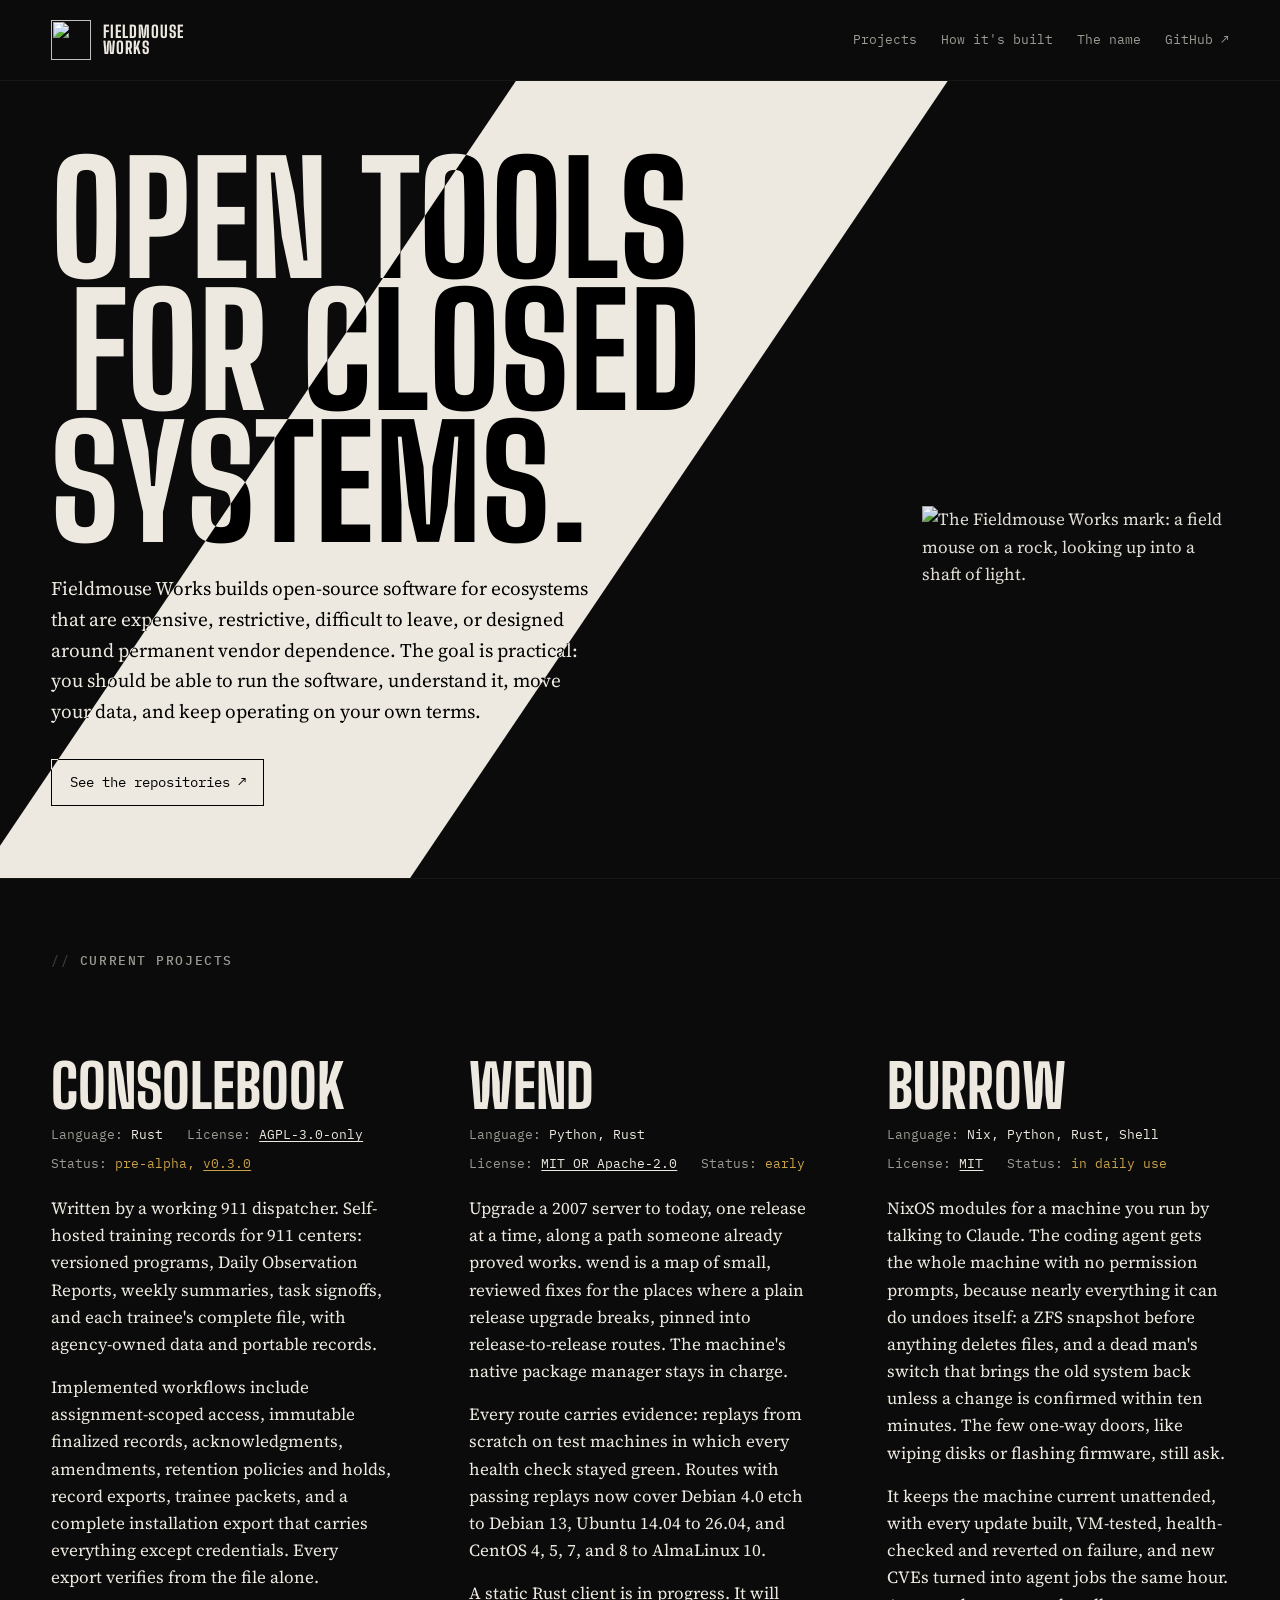
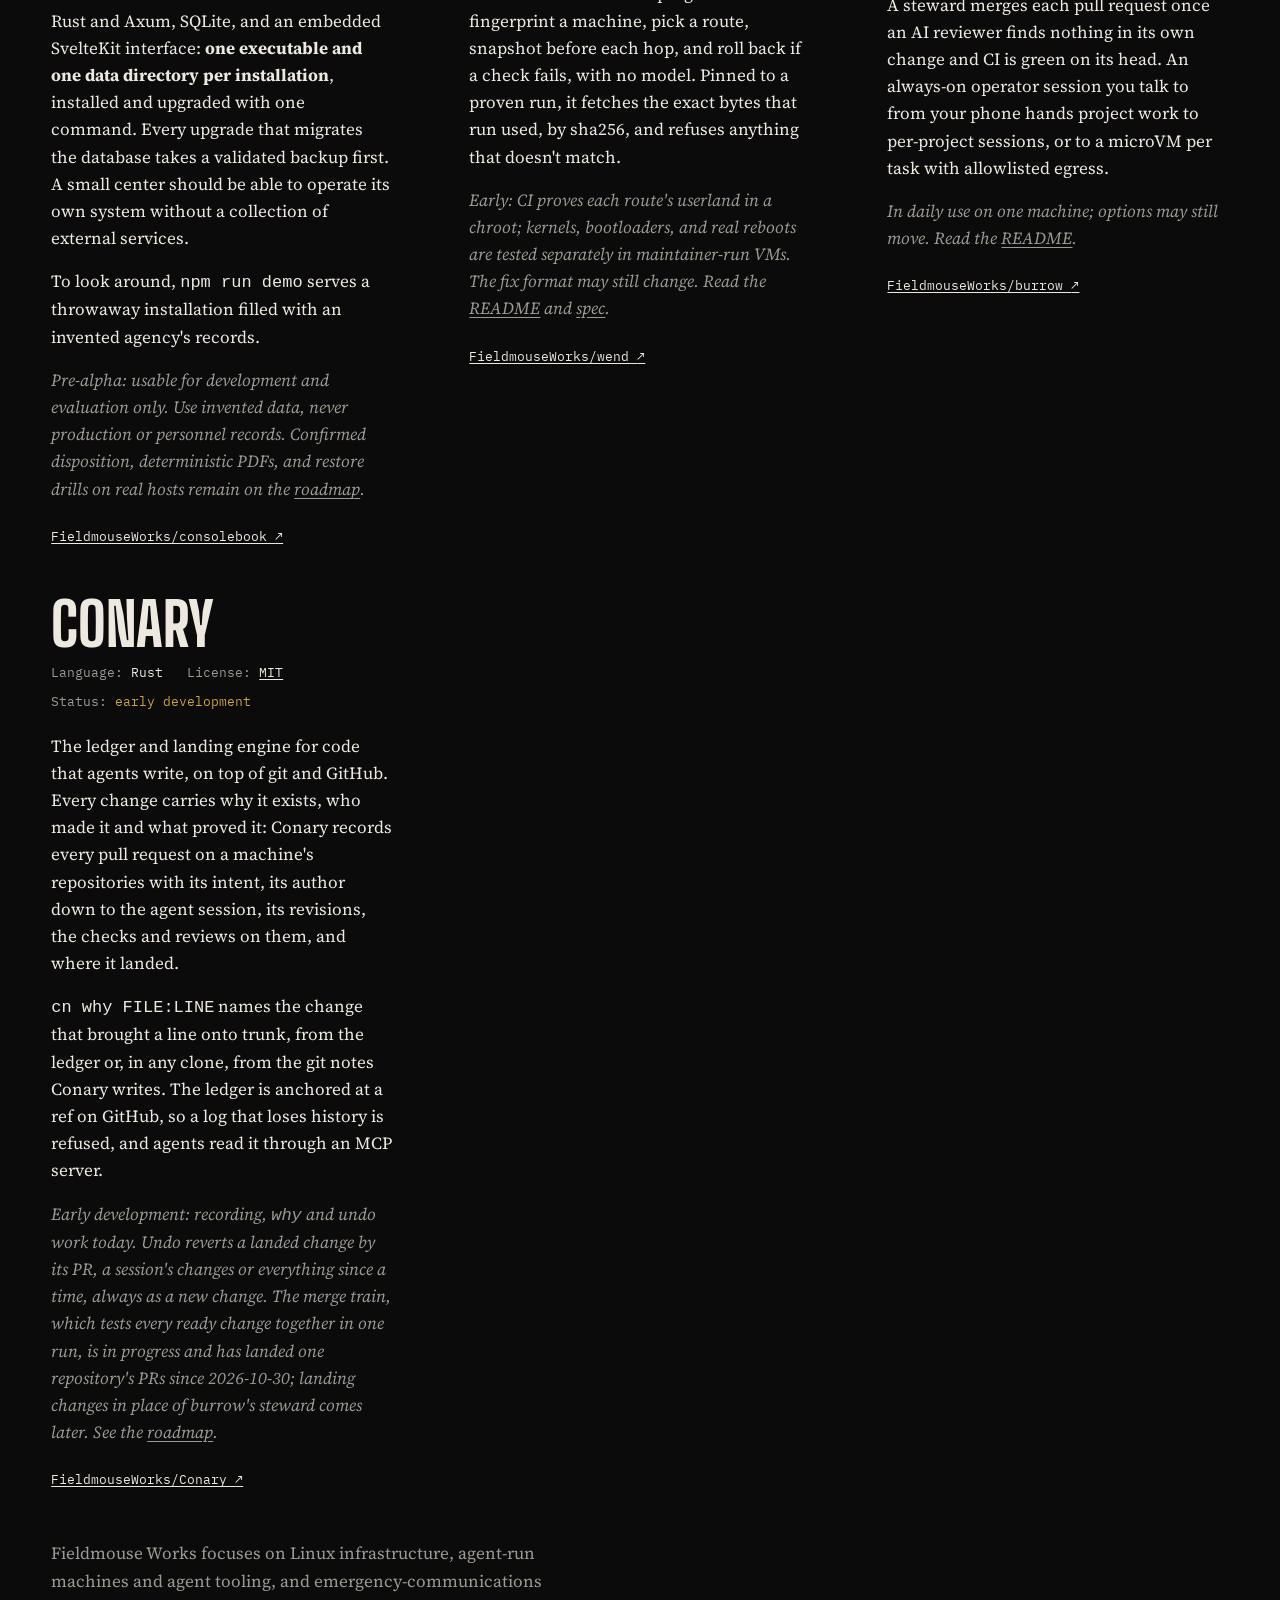
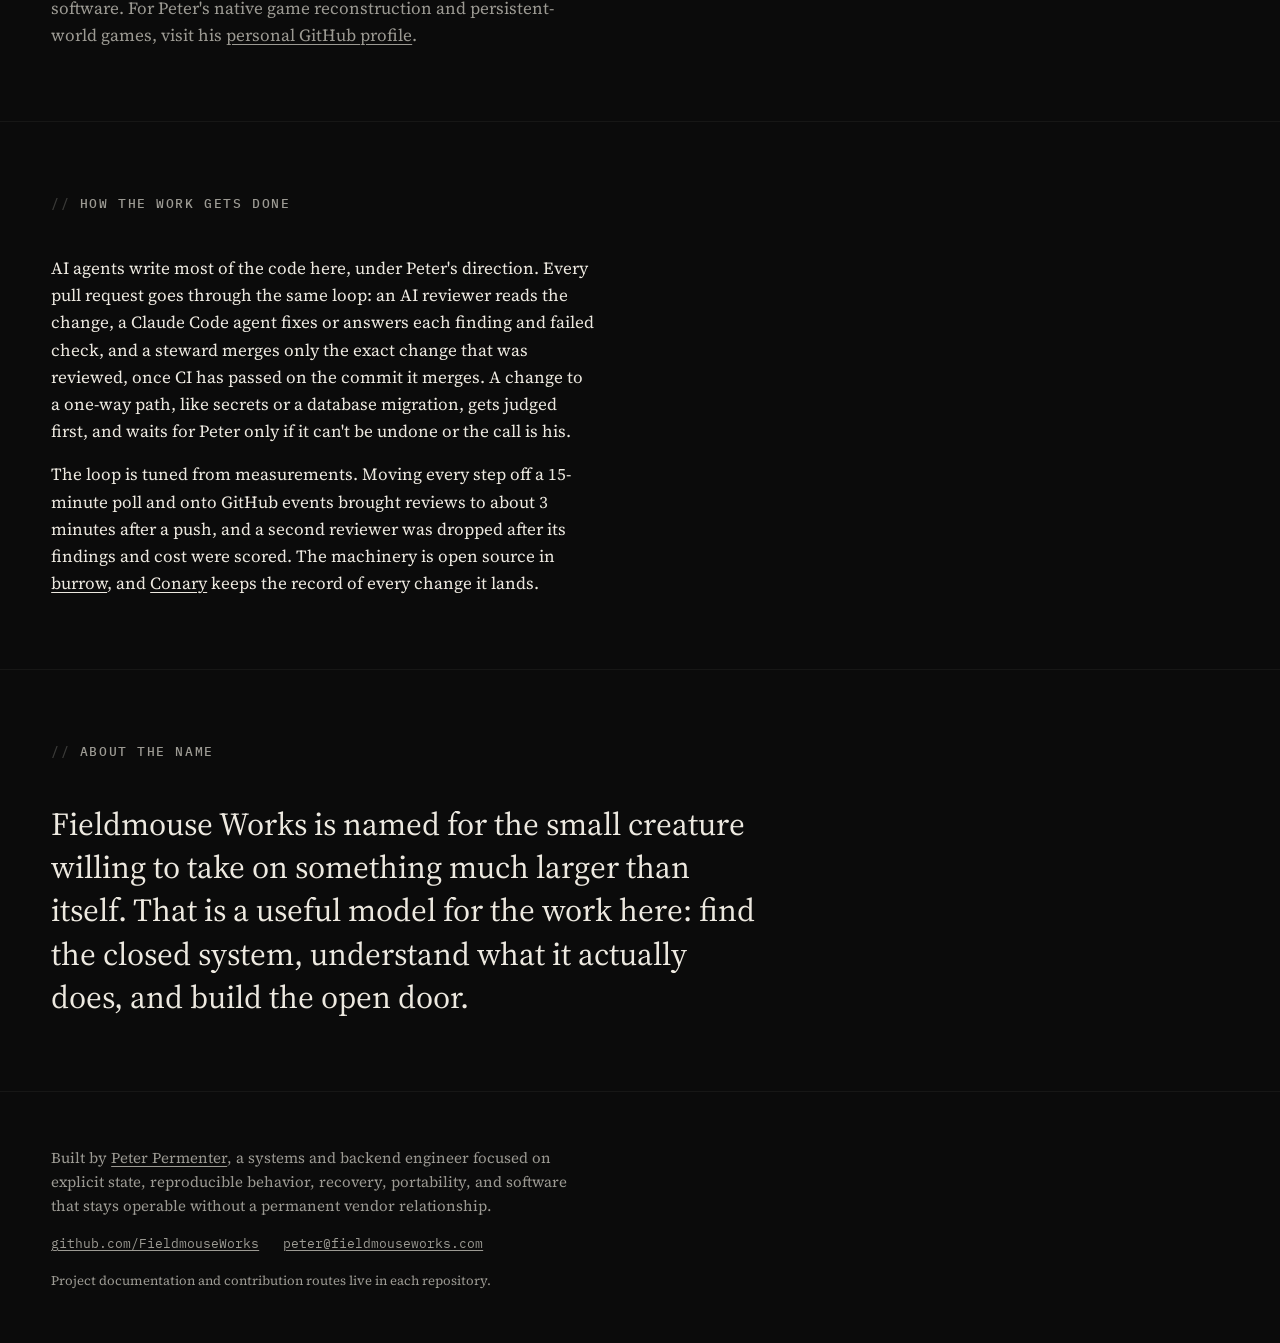
==== index.html @ 7894b0af "conary: undo works today, and the roadmap link follows its new anchor Co-Authored-By: Claude Opus 5." ====
<!doctype html>
<html lang="en">
<head>
<meta charset="utf-8">
<meta name="viewport" content="width=device-width, initial-scale=1">
<title>Fieldmouse Works — Open tools for closed systems</title>
<meta name="description" content="Fieldmouse Works builds open-source upgrade paths for old Linux machines, NixOS modules for machines run by AI coding agents, a ledger for the code agents write, and self-hosted software for emergency communications. Open tools for closed systems.">
<meta property="og:title" content="Fieldmouse Works">
<meta property="og:description" content="Open-source upgrade paths for old Linux machines and self-hosted software for emergency communications. Open tools for closed systems.">
<meta property="og:url" content="https://fieldmouseworks.com/">
<meta property="og:image" content="https://fieldmouseworks.com/assets/og-image.png">
<meta property="og:type" content="website">
<meta name="theme-color" content="#0b0b0b">
<link rel="canonical" href="https://fieldmouseworks.com/">
<link rel="icon" href="assets/favicon.ico" sizes="any">
<link rel="icon" href="assets/favicon-32.png" type="image/png">
<link rel="apple-touch-icon" href="assets/apple-touch-icon-180.png">
<link rel="preconnect" href="https://fonts.googleapis.com">
<link rel="preconnect" href="https://fonts.gstatic.com" crossorigin>
<link href="https://fonts.googleapis.com/css2?family=Big+Shoulders+Display:wght@700;800&family=IBM+Plex+Mono:wght@400;500&family=Source+Serif+4:ital,opsz,wght@0,8..60,400;0,8..60,600;1,8..60,400&display=swap" rel="stylesheet">
<link rel="stylesheet" href="style.css">
</head>
<body>

<header class="masthead">
  <a class="brand" href="#top" aria-label="Fieldmouse Works, home">
    <img src="assets/mark-reversed.png" alt="" width="40" height="40">
    <span>Fieldmouse<br>Works</span>
  </a>
  <nav aria-label="Primary">
    <a href="#projects">Projects</a>
    <a class="wide-only" href="#how">How it's built</a>
    <a class="wide-only" href="#name">The name</a>
    <a href="https://github.com/FieldmouseWorks" rel="me">GitHub <span aria-hidden="true">↗</span></a>
  </nav>
</header>

<main id="top">

  <section class="hero" aria-labelledby="hero-title">
    <div class="shaft" aria-hidden="true"></div>
    <div class="hero-inner">
      <h1 id="hero-title">
        <span>Open tools</span>
        <span>for closed</span>
        <span>systems.</span>
      </h1>
      <p class="lede">
        Fieldmouse Works builds open-source software for ecosystems that are
        expensive, restrictive, difficult to leave, or designed around
        permanent vendor dependence. The goal is practical: you should be able
        to run the software, understand it, move your data, and keep operating
        on your own terms.
      </p>
      <p class="hero-links">
        <a class="button" href="https://github.com/FieldmouseWorks">See the repositories <span aria-hidden="true">↗</span></a>
      </p>
    </div>
    <img class="hero-mark" src="assets/mark-reversed.png" alt="The Fieldmouse Works mark: a field mouse on a rock, looking up into a shaft of light." width="800" height="800">
  </section>

  <section class="projects" id="projects" aria-labelledby="projects-title">
    <h2 id="projects-title" class="eyebrow">Current projects</h2>

    <article class="project">
      <header>
        <h3><a href="https://github.com/FieldmouseWorks/consolebook">Consolebook</a></h3>
        <dl class="meta">
          <div><dt>Language</dt><dd>Rust</dd></div>
          <div><dt>License</dt><dd><a href="https://github.com/FieldmouseWorks/consolebook/blob/main/LICENSE">AGPL-3.0-only</a></dd></div>
          <div><dt>Status</dt><dd class="status">pre-alpha, <a href="https://github.com/FieldmouseWorks/consolebook/releases/latest">v0.3.0</a></dd></div>
        </dl>
      </header>
      <p>
        Written by a working 911 dispatcher. Self-hosted training records
        for 911 centers: versioned programs, Daily Observation Reports,
        weekly summaries, task signoffs, and each trainee's complete file,
        with agency-owned data and portable records.
      </p>
      <p>
        Implemented workflows include assignment-scoped access, immutable
        finalized records, acknowledgments, amendments, retention policies and
        holds, record exports, trainee packets, and a complete installation
        export that carries everything except credentials. Every export
        verifies from the file alone.
      </p>
      <p>
        Rust and Axum, SQLite, and an embedded SvelteKit interface:
        <strong>one executable and one data directory per installation</strong>,
        installed and upgraded with one command. Every upgrade that migrates
        the database takes a validated backup first. A small center should be
        able to operate its own system without a collection of external
        services.
      </p>
      <p>
        To look around, <code>npm run demo</code> serves a throwaway
        installation filled with an invented agency's records.
      </p>
      <p class="caution">
        Pre-alpha: usable for development and evaluation only. Use invented
        data, never production or personnel records. Confirmed disposition,
        deterministic PDFs, and restore drills on real hosts remain on the
        <a href="https://github.com/FieldmouseWorks/consolebook/blob/main/docs/roadmap.md">roadmap</a>.
      </p>
      <a class="repo-link" href="https://github.com/FieldmouseWorks/consolebook">FieldmouseWorks/consolebook <span aria-hidden="true">↗</span></a>
    </article>

    <article class="project">
      <header>
        <h3><a href="https://github.com/FieldmouseWorks/wend">wend</a></h3>
        <dl class="meta">
          <div><dt>Language</dt><dd>Python, Rust</dd></div>
          <div><dt>License</dt><dd><a href="https://github.com/FieldmouseWorks/wend#license">MIT OR Apache-2.0</a></dd></div>
          <div><dt>Status</dt><dd class="status">early</dd></div>
        </dl>
      </header>
      <p>
        Upgrade a 2007 server to today, one release at a time, along a path
        someone already proved works. wend is a map of small, reviewed fixes
        for the places where a plain release upgrade breaks, pinned into
        release-to-release routes. The machine's native package manager stays
        in charge.
      </p>
      <p>
        Every route carries evidence: replays from scratch on test machines in
        which every health check stayed green. Routes with passing replays now
        cover Debian 4.0 etch to Debian 13, Ubuntu 14.04 to 26.04, and
        CentOS 4, 5, 7, and 8 to AlmaLinux 10.
      </p>
      <p>
        A static Rust client is in progress. It will fingerprint a machine,
        pick a route, snapshot before each hop, and roll back if a check fails, with no
        model. Pinned to a proven run, it fetches the exact bytes that run
        used, by sha256, and refuses anything that doesn't match.
      </p>
      <p class="caution">
        Early: CI proves each route's userland in a chroot; kernels,
        bootloaders, and real reboots are tested separately in
        maintainer-run VMs. The fix format may still change. Read the
        <a href="https://github.com/FieldmouseWorks/wend#readme">README</a>
        and <a href="https://github.com/FieldmouseWorks/wend/blob/main/SPEC.md">spec</a>.
      </p>
      <a class="repo-link" href="https://github.com/FieldmouseWorks/wend">FieldmouseWorks/wend <span aria-hidden="true">↗</span></a>
    </article>

    <article class="project">
      <header>
        <h3><a href="https://github.com/FieldmouseWorks/burrow">burrow</a></h3>
        <dl class="meta">
          <div><dt>Language</dt><dd>Nix, Python, Rust, Shell</dd></div>
          <div><dt>License</dt><dd><a href="https://github.com/FieldmouseWorks/burrow/blob/main/LICENSE">MIT</a></dd></div>
          <div><dt>Status</dt><dd class="status">in daily use</dd></div>
        </dl>
      </header>
      <p>
        NixOS modules for a machine you run by talking to Claude. The coding
        agent gets the whole machine with no permission prompts, because
        nearly everything it can do undoes itself: a ZFS snapshot before
        anything deletes files, and a dead man's switch that brings the old
        system back unless a change is confirmed within ten minutes. The few
        one-way doors, like wiping disks or flashing firmware, still ask.
      </p>
      <p>
        It keeps the machine current unattended, with every update built,
        VM-tested, health-checked and reverted on failure, and new CVEs
        turned into agent jobs the same hour. A steward merges each pull
        request once an AI reviewer finds nothing in its own change and CI is
        green on its head. An always-on operator session
        you talk to from your phone hands project work to per-project
        sessions, or to a microVM per task with allowlisted egress.
      </p>
      <p class="caution">
        In daily use on one machine; options may still move. Read the
        <a href="https://github.com/FieldmouseWorks/burrow#readme">README</a>.
      </p>
      <a class="repo-link" href="https://github.com/FieldmouseWorks/burrow">FieldmouseWorks/burrow <span aria-hidden="true">↗</span></a>
    </article>

    <article class="project">
      <header>
        <h3><a href="https://github.com/FieldmouseWorks/Conary">Conary</a></h3>
        <dl class="meta">
          <div><dt>Language</dt><dd>Rust</dd></div>
          <div><dt>License</dt><dd><a href="https://github.com/FieldmouseWorks/Conary/blob/main/LICENSE">MIT</a></dd></div>
          <div><dt>Status</dt><dd class="status">early development</dd></div>
        </dl>
      </header>
      <p>
        The ledger and landing engine for code that agents write, on top of
        git and GitHub. Every change carries why it exists, who made it and
        what proved it: Conary records every pull request on a machine's
        repositories with its intent, its author down to the agent session,
        its revisions, the checks and reviews on them, and where it landed.
      </p>
      <p>
        <code>cn why FILE:LINE</code> names the change that brought a line
        onto trunk, from the ledger or, in any clone, from the git notes
        Conary writes. The ledger is anchored at a ref on GitHub, so a log
        that loses history is refused, and agents read it through an MCP
        server.
      </p>
      <p class="caution">
        Early development: recording, <code>why</code> and undo work today.
        Undo reverts a landed change by its PR, a session's changes or
        everything since a time, always as a new change. The merge train,
        which tests every ready change together in one run, is in progress
        and has landed one repository's PRs since 2026-10-30; landing
        changes in place of burrow's steward comes later. See the
        <a href="https://github.com/FieldmouseWorks/Conary/blob/main/docs/DESIGN.md#12-roadmap">roadmap</a>.
      </p>
      <a class="repo-link" href="https://github.com/FieldmouseWorks/Conary">FieldmouseWorks/Conary <span aria-hidden="true">↗</span></a>
    </article>

    <p class="supporting">
      Fieldmouse Works focuses on Linux infrastructure, agent-run machines
      and agent tooling, and emergency-communications software. For Peter's
      native game reconstruction and persistent-world games, visit his
      <a href="https://github.com/TusanHomichi">personal GitHub profile</a>.
    </p>
  </section>

  <section class="how" id="how" aria-labelledby="how-title">
    <h2 id="how-title" class="eyebrow">How the work gets done</h2>
    <p>
      AI agents write most of the code here, under Peter's direction. Every
      pull request goes through the same loop: an AI reviewer reads the
      change, a Claude Code agent fixes or answers each finding and failed
      check, and a steward merges only the exact change that was reviewed,
      once CI has passed on the commit it merges. A change to a one-way path, like secrets or a database
      migration, gets judged first, and waits for Peter only if it can't be
      undone or the call is his.
    </p>
    <p>
      The loop is tuned from measurements. Moving every step off a 15-minute
      poll and onto GitHub events brought reviews to about 3 minutes after a
      push, and a second reviewer was dropped after its findings and cost were
      scored. The machinery is open source in
      <a href="https://github.com/FieldmouseWorks/burrow">burrow</a>, and
      <a href="https://github.com/FieldmouseWorks/Conary">Conary</a> keeps the
      record of every change it lands.
    </p>
  </section>

  <section class="name" id="name" aria-labelledby="name-title">
    <h2 id="name-title" class="eyebrow">About the name</h2>
    <blockquote>
      <p>
        Fieldmouse Works is named for the small creature willing to take on
        something much larger than itself. That is a useful model for the
        work here: find the closed system, understand what it actually does,
        and build the open door.
      </p>
    </blockquote>
  </section>

</main>

<footer class="colophon">
  <p>
    Built by <a href="https://github.com/TusanHomichi">Peter Permenter</a>,
    a systems and backend engineer focused on explicit state, reproducible
    behavior, recovery, portability, and software that stays operable
    without a permanent vendor relationship.
  </p>
  <p class="links">
    <a href="https://github.com/FieldmouseWorks">github.com/FieldmouseWorks</a>
    <a href="mailto:peter@fieldmouseworks.com">peter@fieldmouseworks.com</a>
  </p>
  <p class="fine">Project documentation and contribution routes live in each repository.</p>
</footer>

</body>
</html>
---- style.css ----
/* Fieldmouse Works — organization landing page
   Palette and type are derived from the monochrome mark: ink ground,
   one shaft of paper-coloured light, straw-gold used only for state. */

:root {
  --ink: #0b0b0b;
  --ink-2: #171716;
  --graphite: #3a3a38;
  --ash: #9c9a93;
  --paper: #ede9e0;
  --straw: #c9a24a;

  --display: "Big Shoulders Display", "Oswald", "Arial Narrow", sans-serif;
  --serif: "Source Serif 4", Georgia, "Times New Roman", serif;
  --mono: "IBM Plex Mono", "SFMono-Regular", Menlo, Consolas, monospace;

  --measure: 34rem;
  --gutter: clamp(1.25rem, 4vw, 4rem);
  --shaft-angle: 34deg;
}

*, *::before, *::after { box-sizing: border-box; }

html { color-scheme: dark; scroll-behavior: smooth; }

body {
  margin: 0;
  background: var(--ink);
  color: var(--paper);
  font-family: var(--serif);
  font-size: 1.0625rem;
  line-height: 1.6;
  -webkit-font-smoothing: antialiased;
}

a { color: inherit; text-decoration-thickness: 1px; text-underline-offset: 0.18em; }
a:hover { color: var(--straw); }
a:focus-visible { outline: 2px solid var(--straw); outline-offset: 3px; }
img { display: block; max-width: 100%; height: auto; }

/* ---------- masthead ---------- */

.masthead {
  display: flex;
  align-items: center;
  justify-content: space-between;
  gap: 1rem;
  padding: 1.25rem var(--gutter);
  border-bottom: 1px solid var(--ink-2);
}

.brand {
  display: flex;
  align-items: center;
  gap: 0.75rem;
  text-decoration: none;
  font-family: var(--display);
  font-weight: 800;
  font-size: 1.05rem;
  line-height: 0.95;
  letter-spacing: 0.06em;
  text-transform: uppercase;
}
.brand img { width: 40px; height: 40px; }

.masthead nav { display: flex; gap: 1.5rem; }
.masthead nav a {
  font-family: var(--mono);
  font-size: 0.8125rem;
  text-decoration: none;
  color: var(--ash);
}
.masthead nav a:hover { color: var(--straw); }

/* ---------- hero: the light shaft ---------- */

.hero {
  position: relative;
  isolation: isolate;
  overflow: hidden;
  padding: clamp(3rem, 8vh, 6rem) var(--gutter) clamp(3rem, 8vh, 6rem);
  display: grid;
  grid-template-columns: minmax(0, 1fr) auto;
  align-items: end;
  column-gap: var(--gutter);
}

/* The shaft is the diagonal slash from the mark, scaled to the page.
   It opens on load, from the top-right, like a door. */
.shaft {
  position: absolute;
  z-index: 0;
  top: -40%;
  right: 12%;
  width: clamp(14rem, 28vw, 24rem);
  height: 190%;
  background: var(--paper);
  transform-origin: top center;
  transform: rotate(var(--shaft-angle)) scaleX(1);
  animation: open 1.1s cubic-bezier(0.2, 0.8, 0.2, 1) both;
  animation-delay: 0.15s;
}

@keyframes open {
  from { transform: rotate(var(--shaft-angle)) scaleX(0.02); }
  to   { transform: rotate(var(--shaft-angle)) scaleX(1); }
}

.hero-inner {
  position: relative;
  z-index: 2;
  max-width: 60rem;
  mix-blend-mode: difference; /* text inverts where it crosses the shaft */
}

.hero h1 {
  margin: 0 0 1.5rem;
  font-family: var(--display);
  font-weight: 800;
  font-size: clamp(3.75rem, 12vw, 10.5rem);
  line-height: 0.86;
  letter-spacing: 0.005em;
  text-transform: uppercase;
  color: var(--paper);
}
.hero h1 span { display: block; }
.hero h1 span:nth-child(2) { padding-left: 0.12em; }

.lede {
  max-width: var(--measure);
  margin: 0 0 2rem;
  font-size: clamp(1.0625rem, 1.5vw, 1.25rem);
  color: var(--paper);
}

.hero-links { margin: 0; }
.button {
  display: inline-block;
  padding: 0.7rem 1.1rem;
  border: 1.5px solid var(--paper);
  font-family: var(--mono);
  font-size: 0.875rem;
  text-decoration: none;
  color: var(--paper);
}
.button:hover { background: var(--paper); color: var(--ink); }

.hero-mark {
  position: relative;
  z-index: 1;
  width: clamp(12rem, 24vw, 22rem);
  margin-bottom: -0.5rem;
  mix-blend-mode: difference;
  opacity: 0.95;
  animation: rise 1.2s cubic-bezier(0.2, 0.8, 0.2, 1) both;
  animation-delay: 0.5s;
}
@keyframes rise {
  from { opacity: 0; transform: translateY(2rem); }
  to   { opacity: 0.95; transform: none; }
}

/* ---------- section scaffolding ---------- */

.eyebrow {
  margin: 0 0 2.5rem;
  font-family: var(--mono);
  font-weight: 500;
  font-size: 0.8125rem;
  letter-spacing: 0.12em;
  text-transform: uppercase;
  color: var(--ash);
}
.eyebrow::before { content: "// "; color: var(--graphite); }

/* ---------- projects ---------- */

.projects {
  padding: clamp(3rem, 8vh, 6rem) var(--gutter);
  border-top: 1px solid var(--ink-2);
  display: grid;
  grid-template-columns: repeat(auto-fit, minmax(min(20rem, 100%), 1fr));
  column-gap: clamp(2rem, 6vw, 6rem);
  row-gap: 3rem;
}
.projects > .eyebrow, .projects > .supporting { grid-column: 1 / -1; }

.project { max-width: var(--measure); }
.project > header { margin-bottom: 1.25rem; }
.project h3 {
  margin: 0 0 0.75rem;
  font-family: var(--display);
  font-weight: 800;
  font-size: clamp(2.5rem, 5vw, 3.75rem);
  line-height: 0.9;
  text-transform: uppercase;
}
.project h3 a { text-decoration: none; }
.project h3 a:hover { color: var(--straw); }

.meta {
  display: flex;
  flex-wrap: wrap;
  gap: 0.5rem 1.5rem;
  margin: 0;
  font-family: var(--mono);
  font-size: 0.8125rem;
}
.meta div { display: flex; gap: 0.5rem; }
.meta dt { color: var(--ash); }
.meta dt::after { content: ":"; }
.meta dd { margin: 0; }
.meta .status { color: var(--straw); }

.project p { margin: 0 0 1rem; }
.caution {
  font-style: italic;
  color: var(--ash);
}
.repo-link {
  display: inline-block;
  margin-top: 0.5rem;
  font-family: var(--mono);
  font-size: 0.8125rem;
}

.supporting {
  margin: 0;
  max-width: var(--measure);
  color: var(--ash);
}

/* ---------- how the work gets done ---------- */

.how {
  padding: clamp(3rem, 8vh, 6rem) var(--gutter);
  border-top: 1px solid var(--ink-2);
}
.how p { margin: 0 0 1rem; max-width: var(--measure); }
.how p:last-child { margin-bottom: 0; }

/* ---------- the name ---------- */

.name {
  padding: clamp(3rem, 8vh, 6rem) var(--gutter);
  border-top: 1px solid var(--ink-2);
}
.name blockquote {
  margin: 0;
  max-width: 44rem;
  font-size: clamp(1.375rem, 2.6vw, 2rem);
  line-height: 1.35;
  font-weight: 400;
}
.name blockquote p { margin: 0; }

/* ---------- documents (privacy) ---------- */

.doc {
  padding: clamp(3rem, 8vh, 6rem) var(--gutter);
  border-top: 1px solid var(--ink-2);
}
.doc h1 {
  margin: 0 0 1rem;
  font-family: var(--display);
  font-weight: 800;
  font-size: clamp(2.5rem, 5vw, 3.75rem);
  line-height: 0.9;
  text-transform: uppercase;
}
.doc h2 { margin: 2.5rem 0 1rem; }
.doc p { max-width: var(--measure); margin: 0 0 1rem; }
.doc .updated { font-family: var(--mono); font-size: 0.8125rem; color: var(--ash); }

/* ---------- colophon ---------- */

.colophon {
  padding: clamp(2.5rem, 6vh, 4rem) var(--gutter);
  border-top: 1px solid var(--ink-2);
  color: var(--ash);
  font-size: 0.9375rem;
}
.colophon p { max-width: var(--measure); margin: 0 0 1rem; }
.colophon .links { display: flex; flex-wrap: wrap; gap: 1.5rem; font-family: var(--mono); font-size: 0.8125rem; }
.colophon .fine { font-size: 0.8125rem; margin: 0; }

/* ---------- responsive ---------- */

@media (max-width: 40rem) {
  .masthead nav { gap: 1rem; }
  .masthead nav a { white-space: nowrap; }
  .masthead nav .wide-only { display: none; }
  .brand span { font-size: 0.95rem; }
  .hero { grid-template-columns: 1fr; }
  .shaft { right: -10%; width: 40vw; }
  .hero-mark { width: 9rem; justify-self: end; margin-top: 1.5rem; margin-bottom: 0; opacity: 0.8; }
}

/* ---------- motion ---------- */

@media (prefers-reduced-motion: reduce) {
  html { scroll-behavior: auto; }
  .shaft, .hero-mark { animation: none; }
}
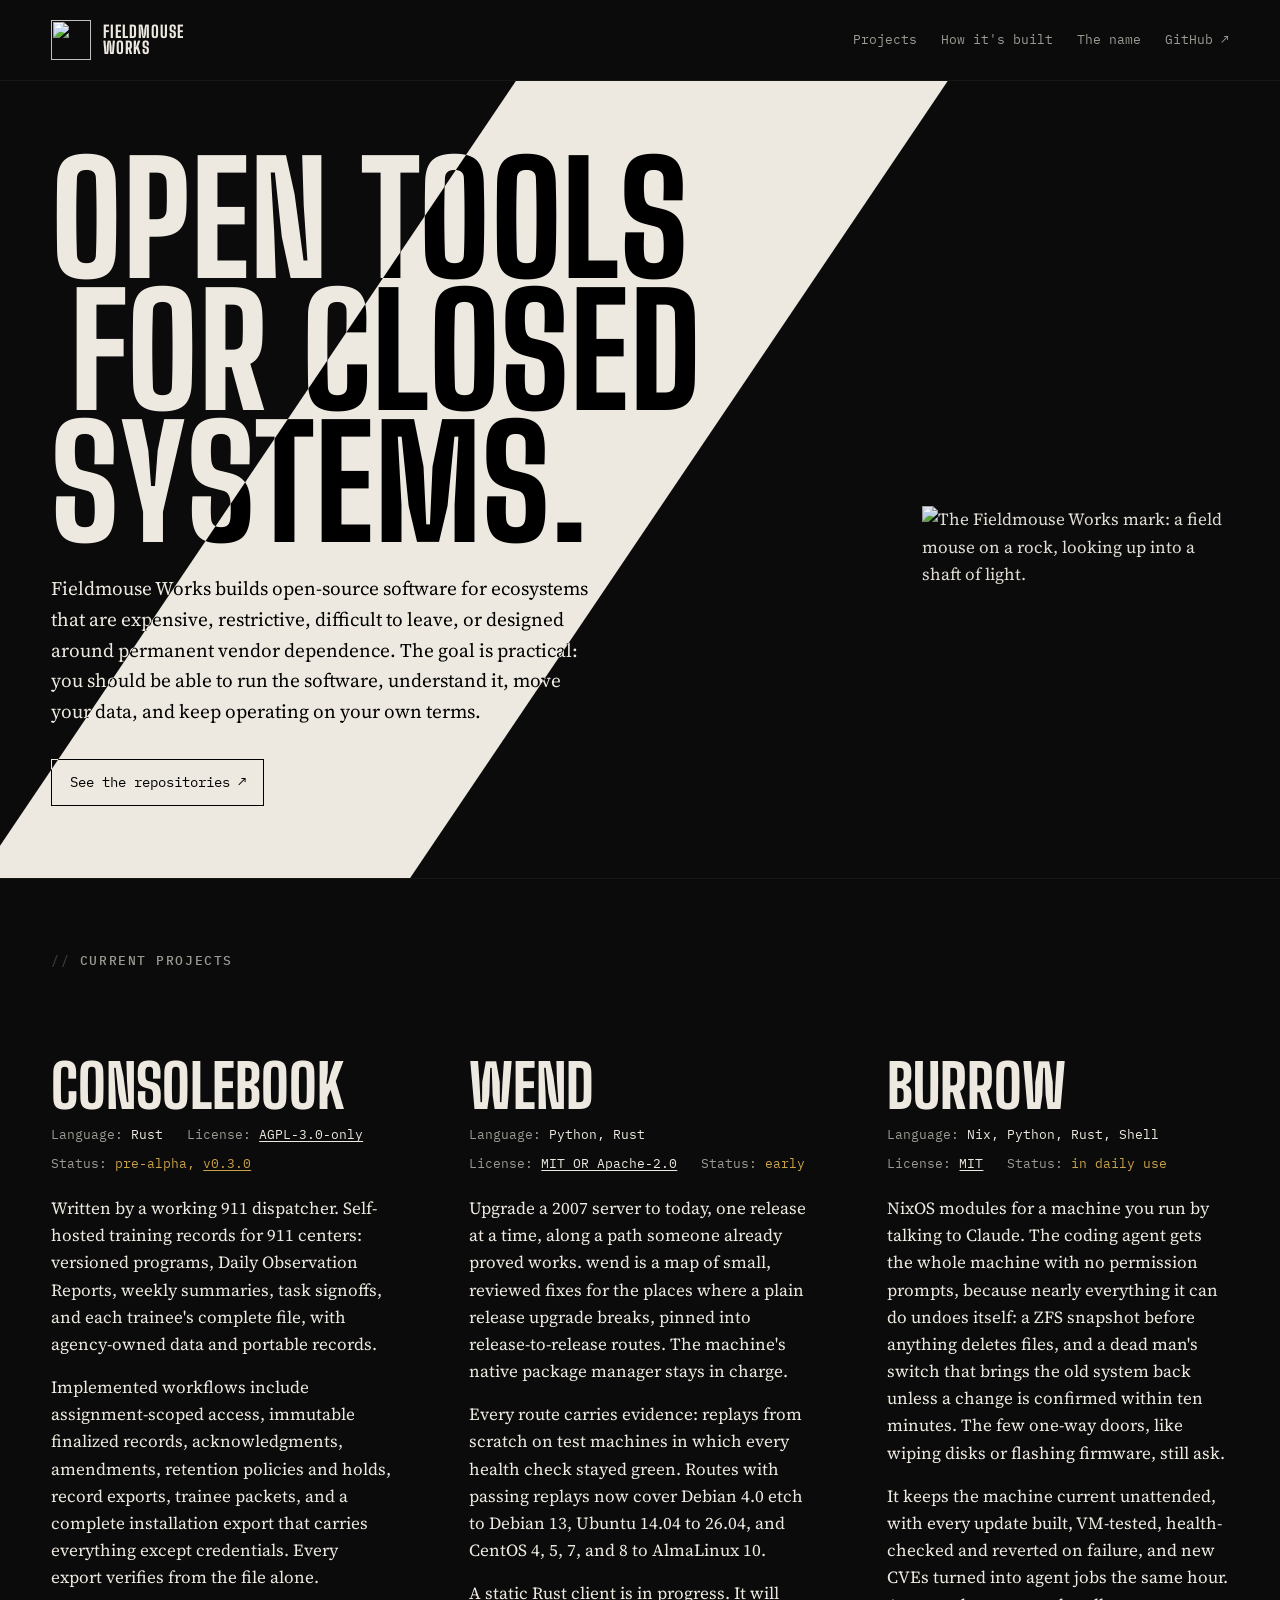
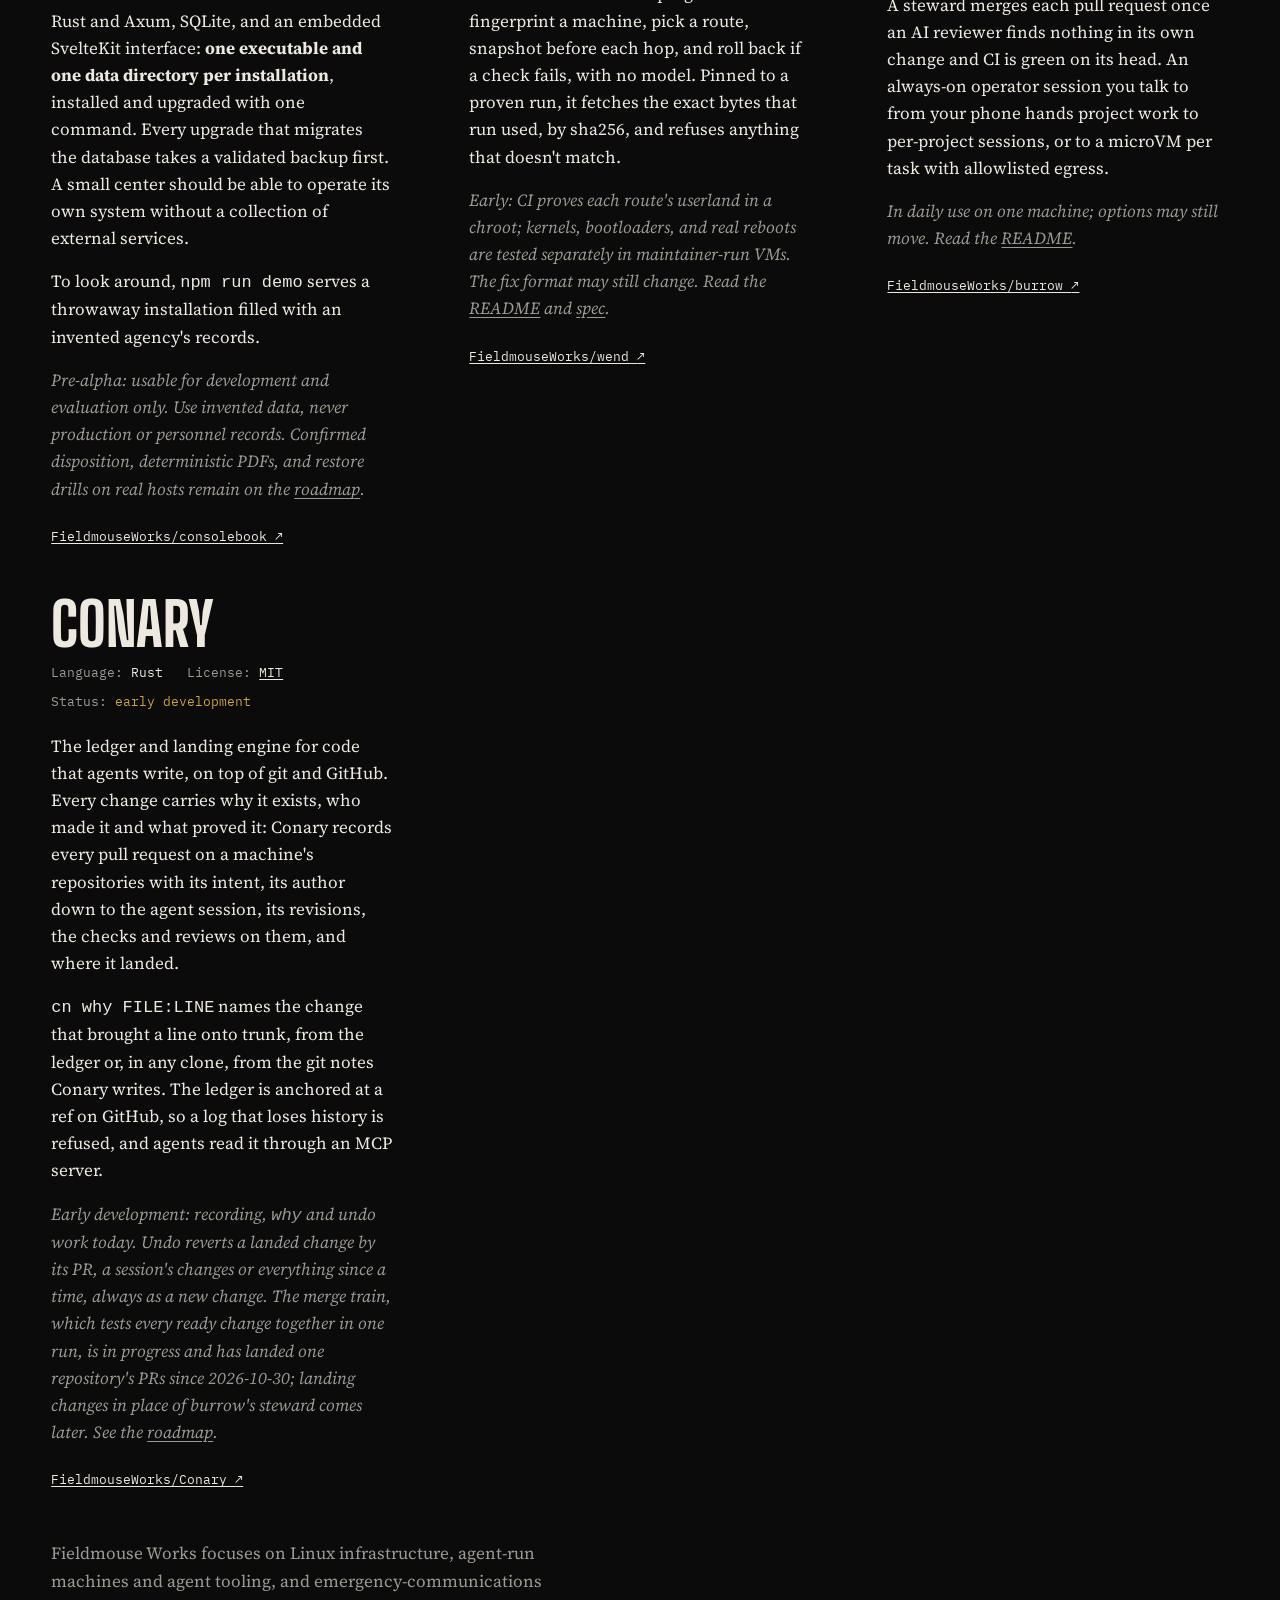
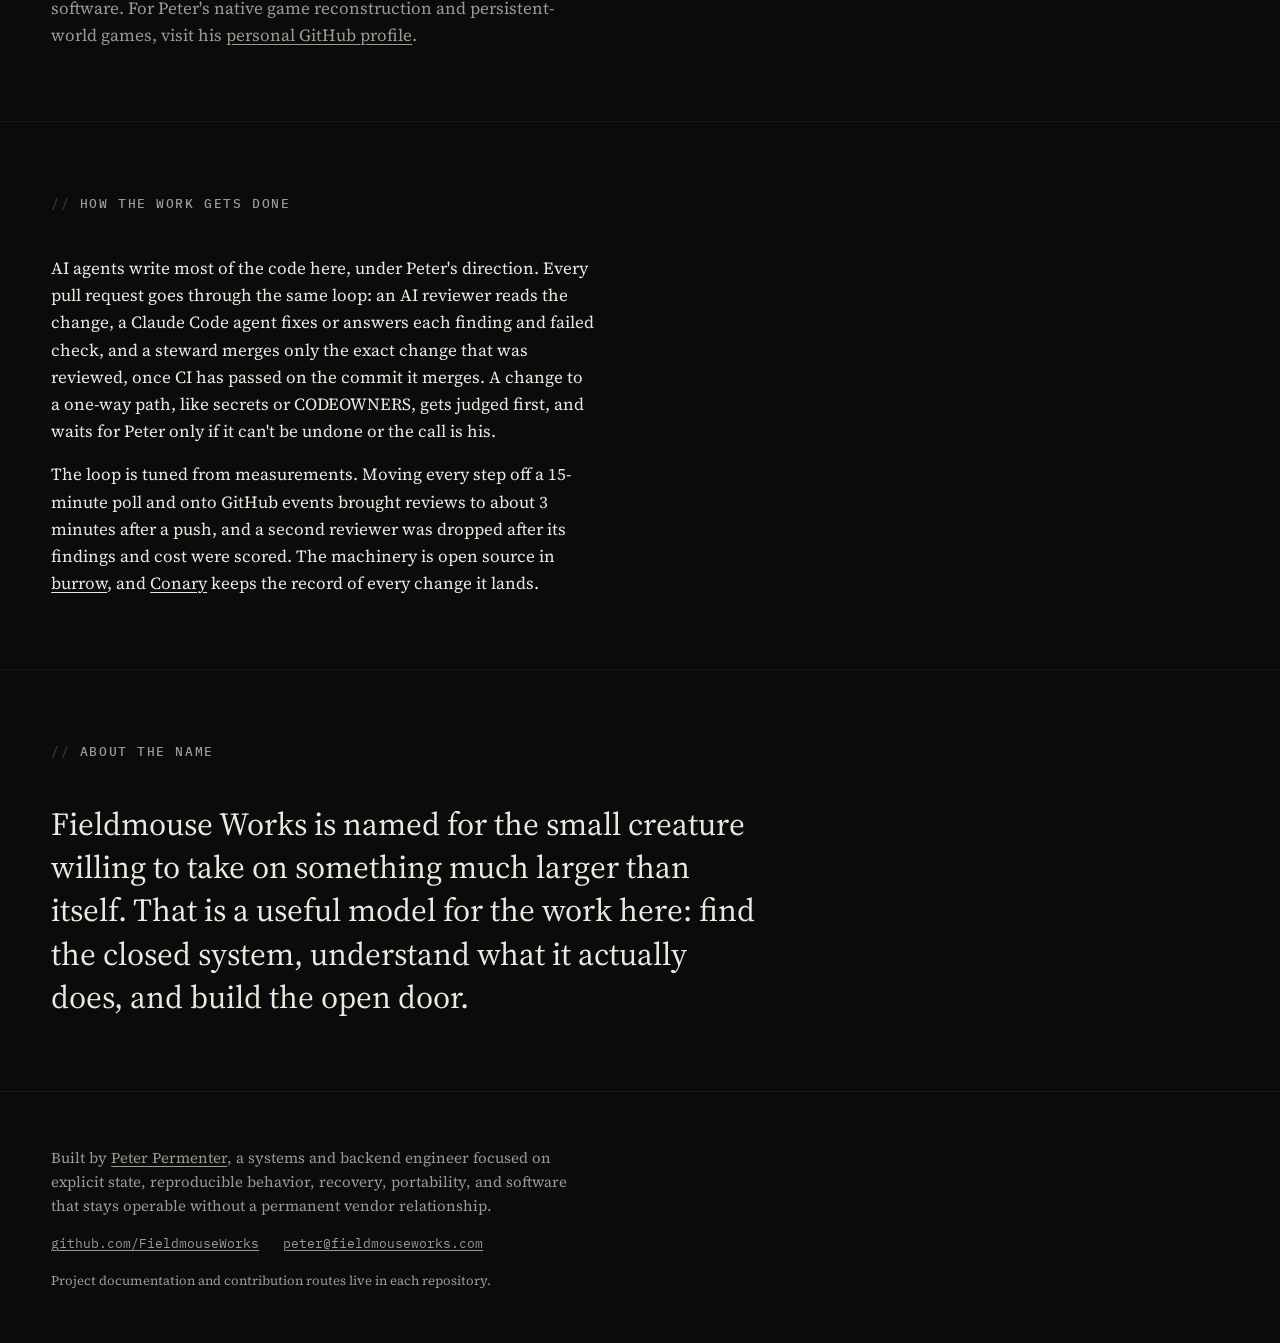
==== commit 9d950abf: "index: one-way paths are secrets and CODEOWNERS, as burrow says burrow's README names CODEOWNERS and" ====
--- a/index.html
+++ b/index.html
@@ -226,9 +226,9 @@
       pull request goes through the same loop: an AI reviewer reads the
       change, a Claude Code agent fixes or answers each finding and failed
       check, and a steward merges only the exact change that was reviewed,
-      once CI has passed on the commit it merges. A change to a one-way path, like secrets or a database
-      migration, gets judged first, and waits for Peter only if it can't be
-      undone or the call is his.
+      once CI has passed on the commit it merges. A change to a one-way path,
+      like secrets or CODEOWNERS, gets judged first, and waits for Peter only
+      if it can't be undone or the call is his.
     </p>
     <p>
       The loop is tuned from measurements. Moving every step off a 15-minute
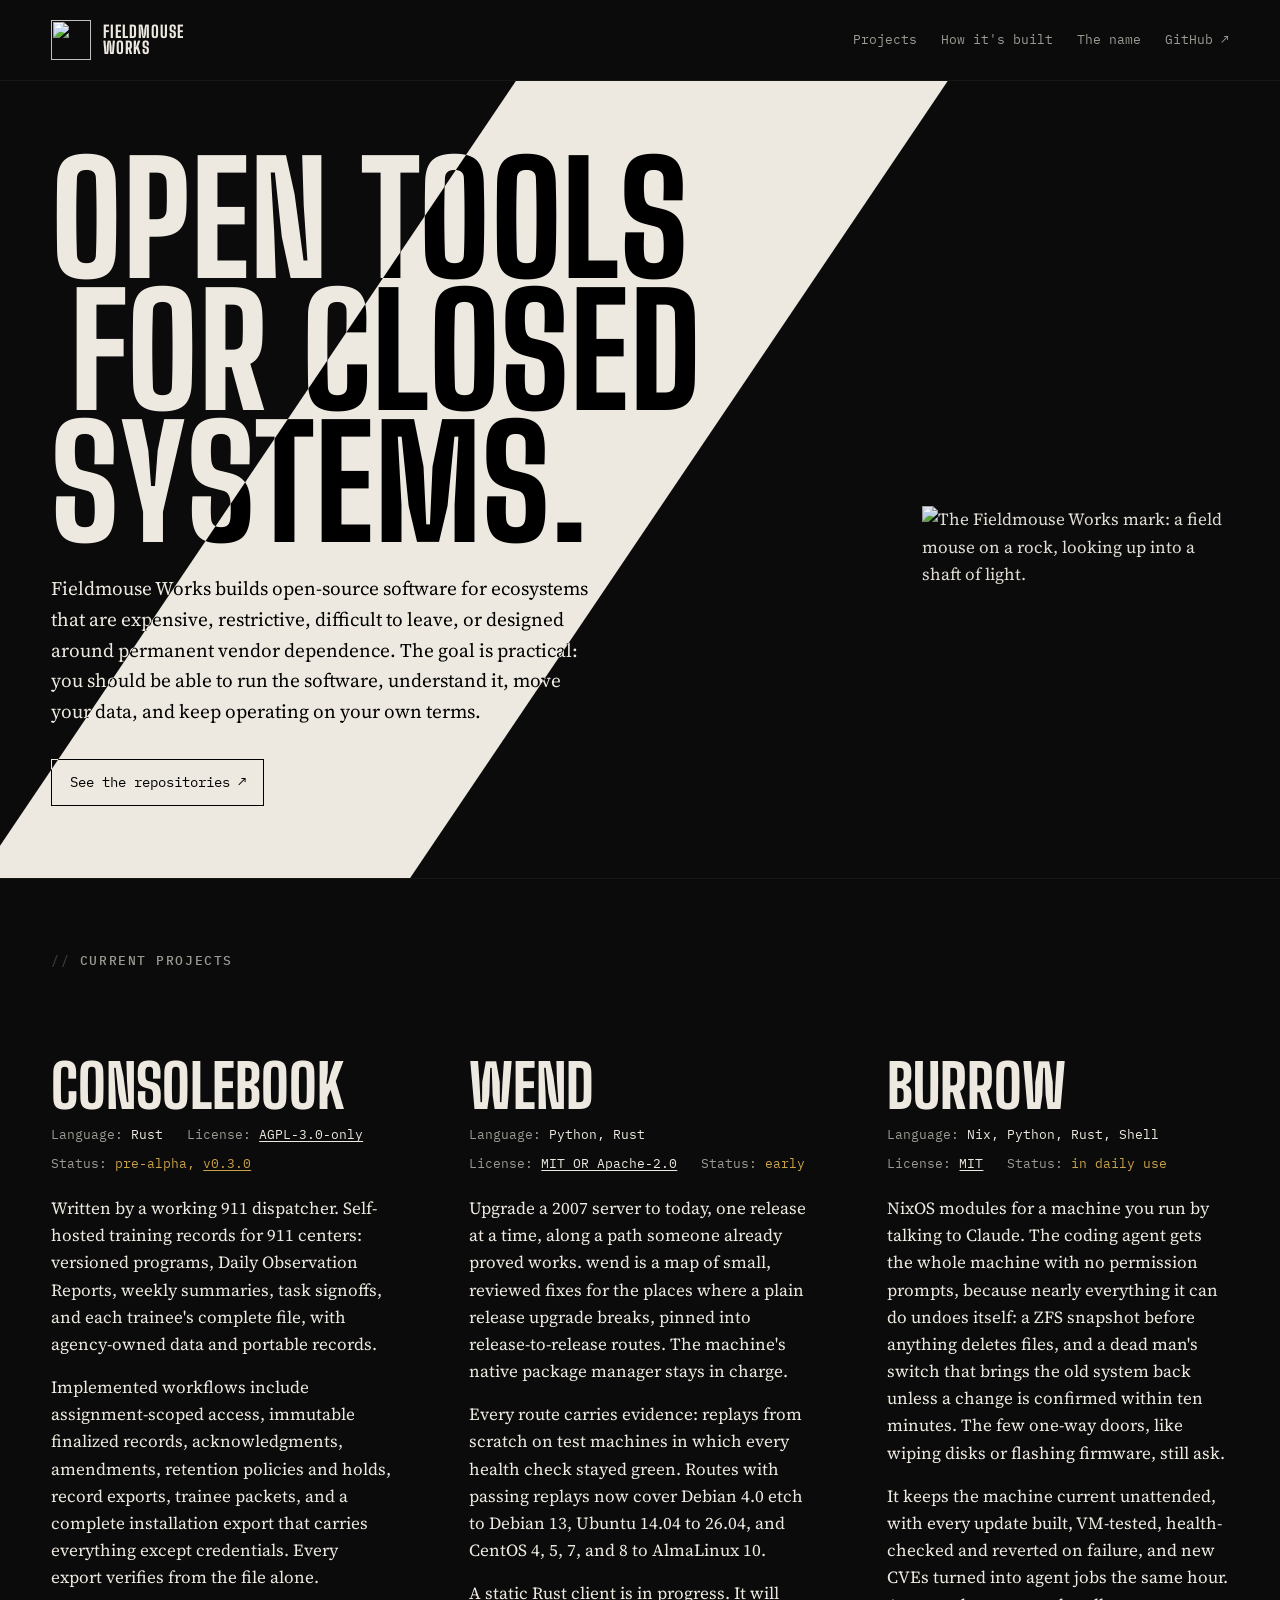
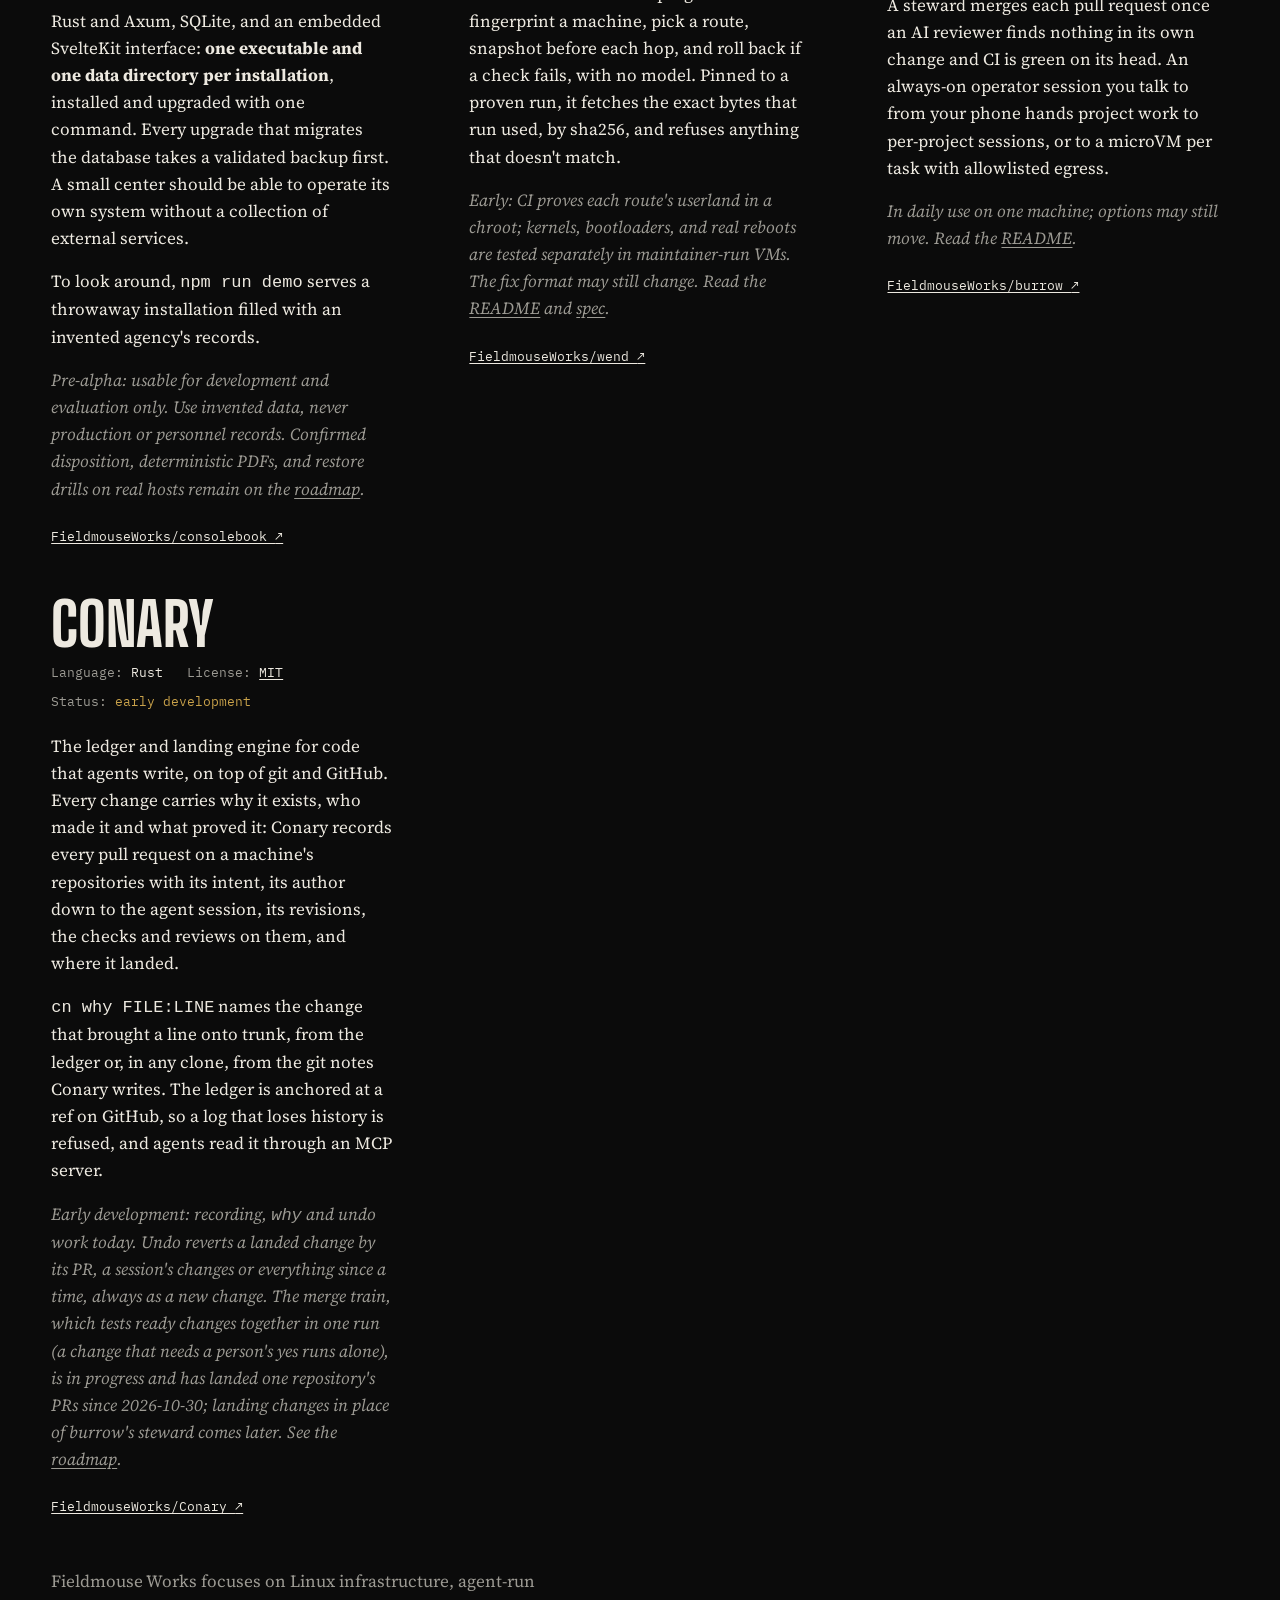
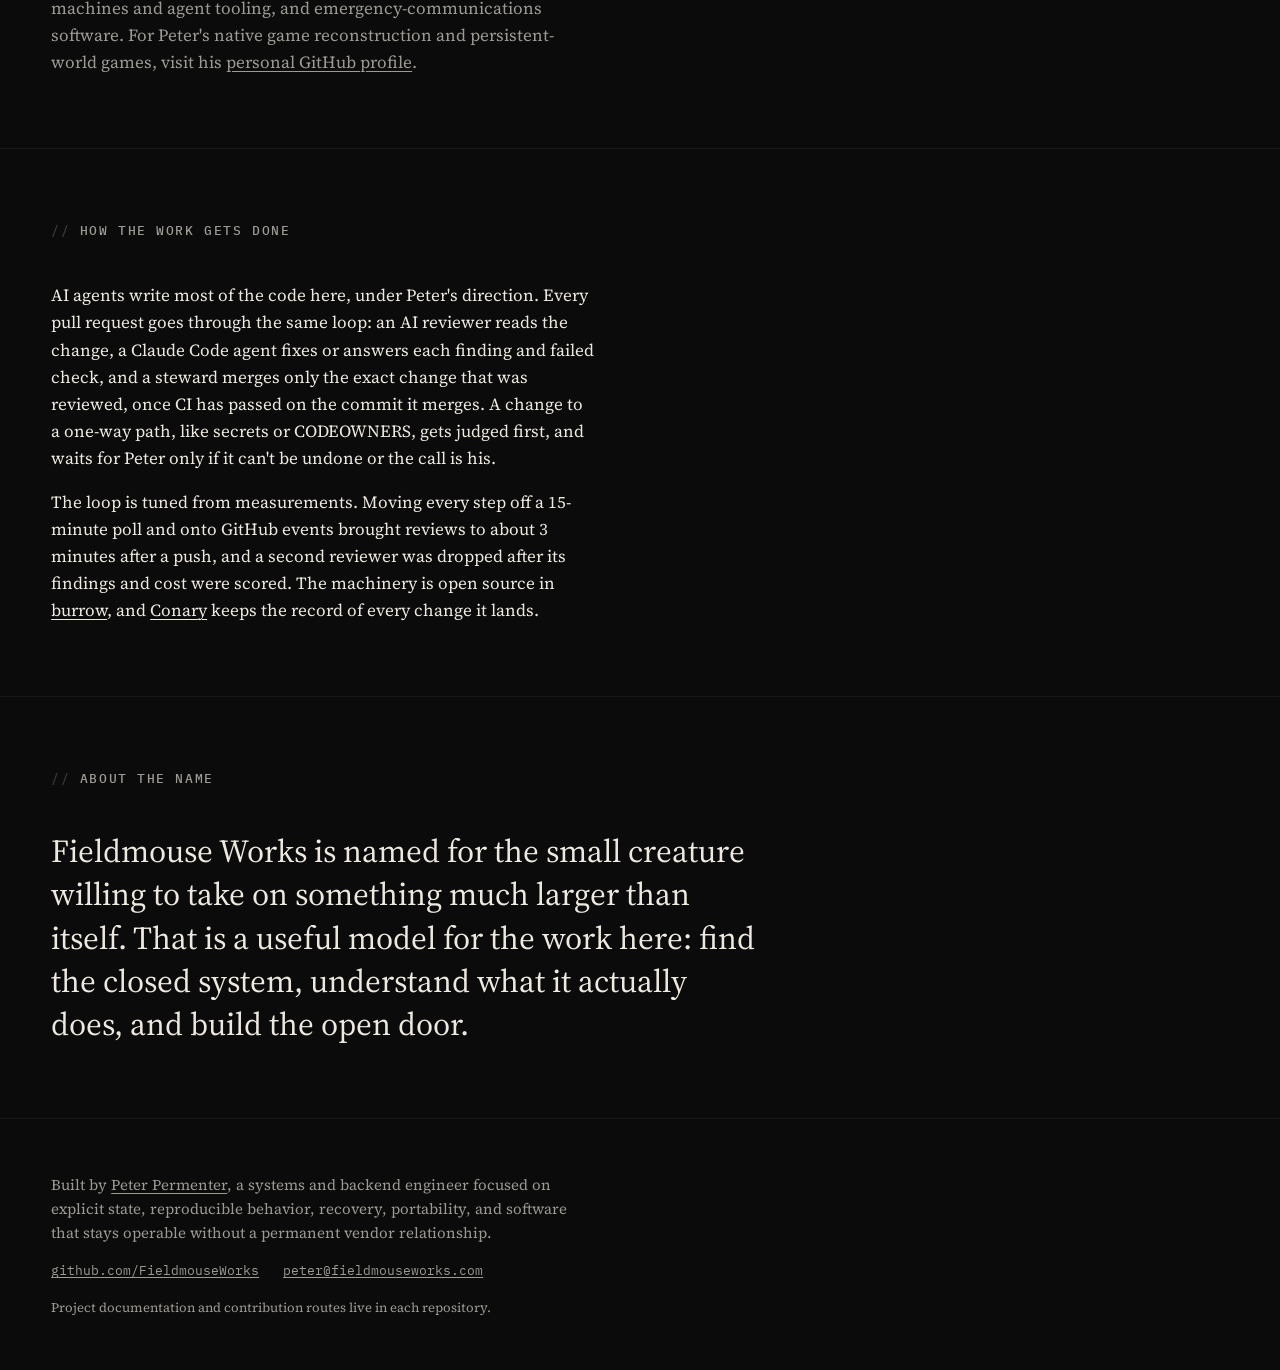
==== commit ea0f1a37: "conary: the merge train runs a change that needs a person's yes alone Co-Authored-By: Claude Opus 5." ====
--- a/index.html
+++ b/index.html
@@ -203,8 +203,9 @@
         Early development: recording, <code>why</code> and undo work today.
         Undo reverts a landed change by its PR, a session's changes or
         everything since a time, always as a new change. The merge train,
-        which tests every ready change together in one run, is in progress
-        and has landed one repository's PRs since 2026-10-30; landing
+        which tests ready changes together in one run (a change that needs
+        a person's yes runs alone), is in progress and has landed one
+        repository's PRs since 2026-10-30; landing
         changes in place of burrow's steward comes later. See the
         <a href="https://github.com/FieldmouseWorks/Conary/blob/main/docs/DESIGN.md#12-roadmap">roadmap</a>.
       </p>
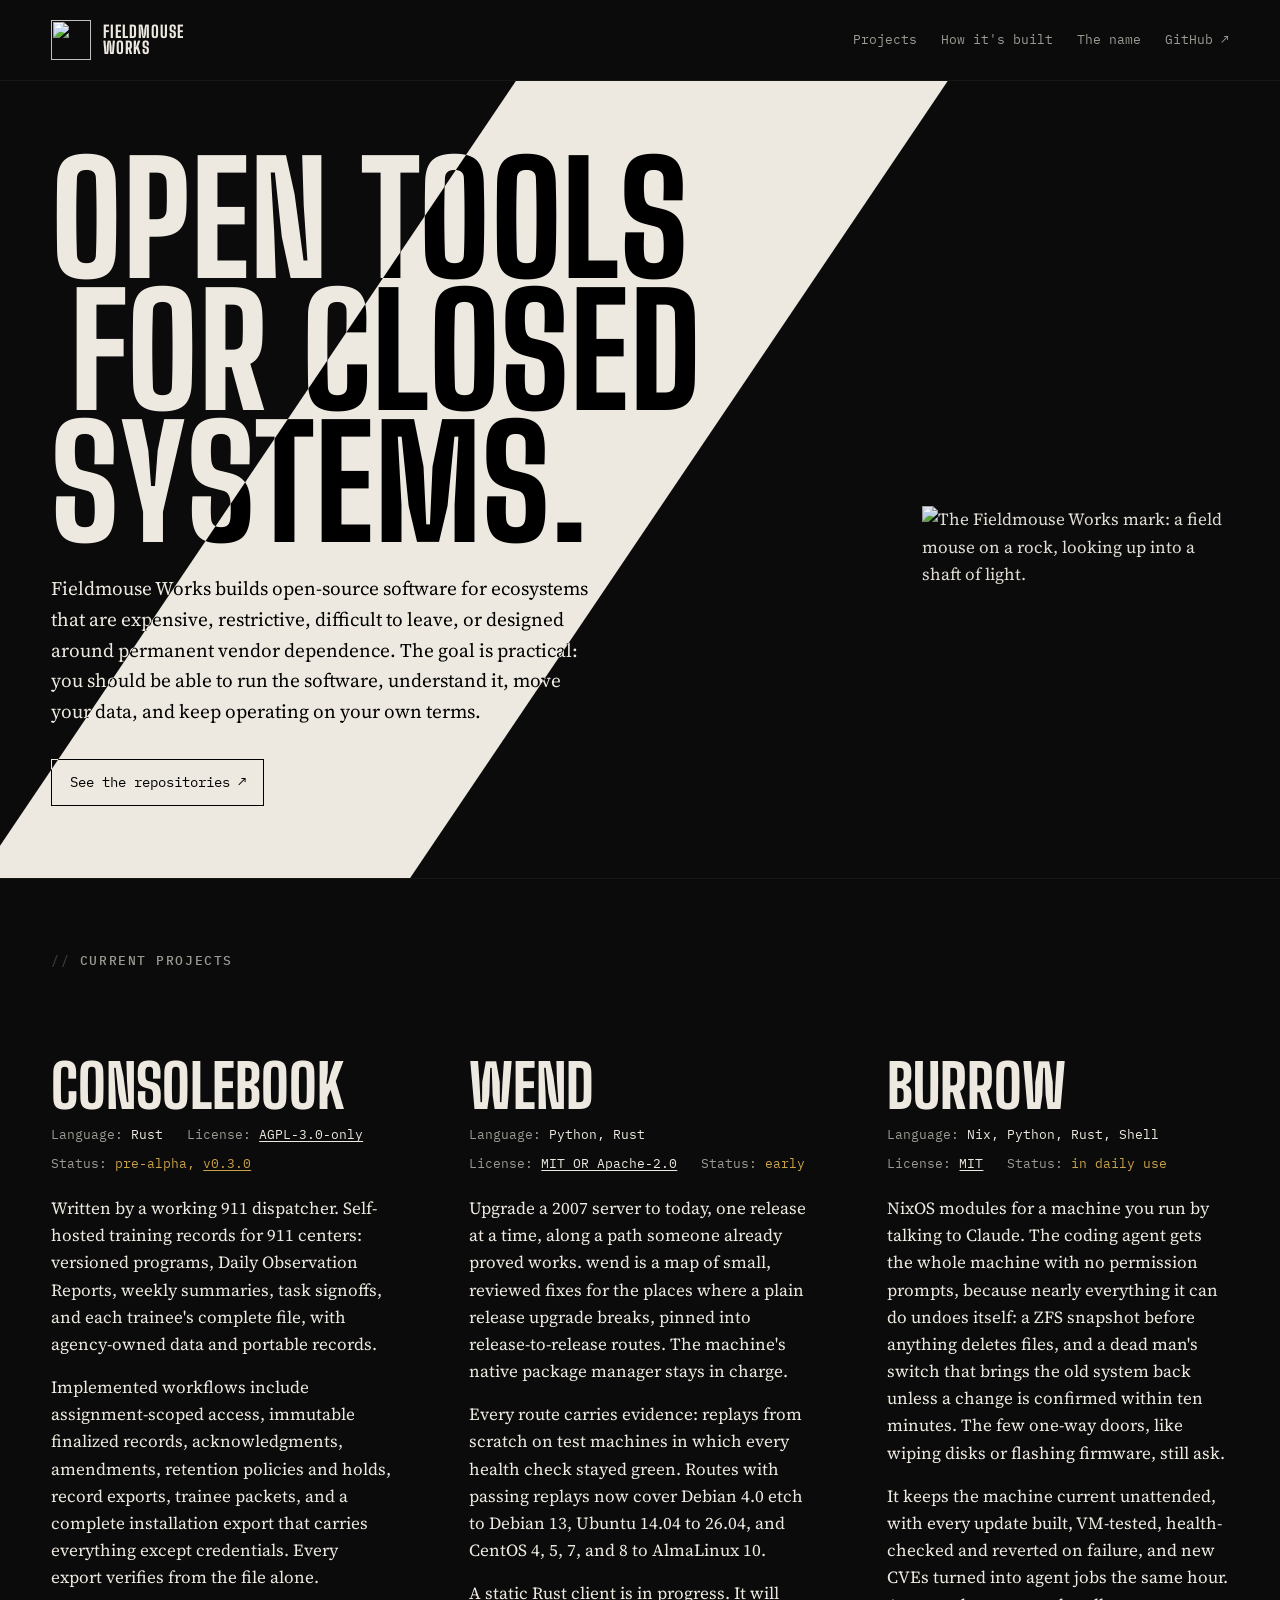
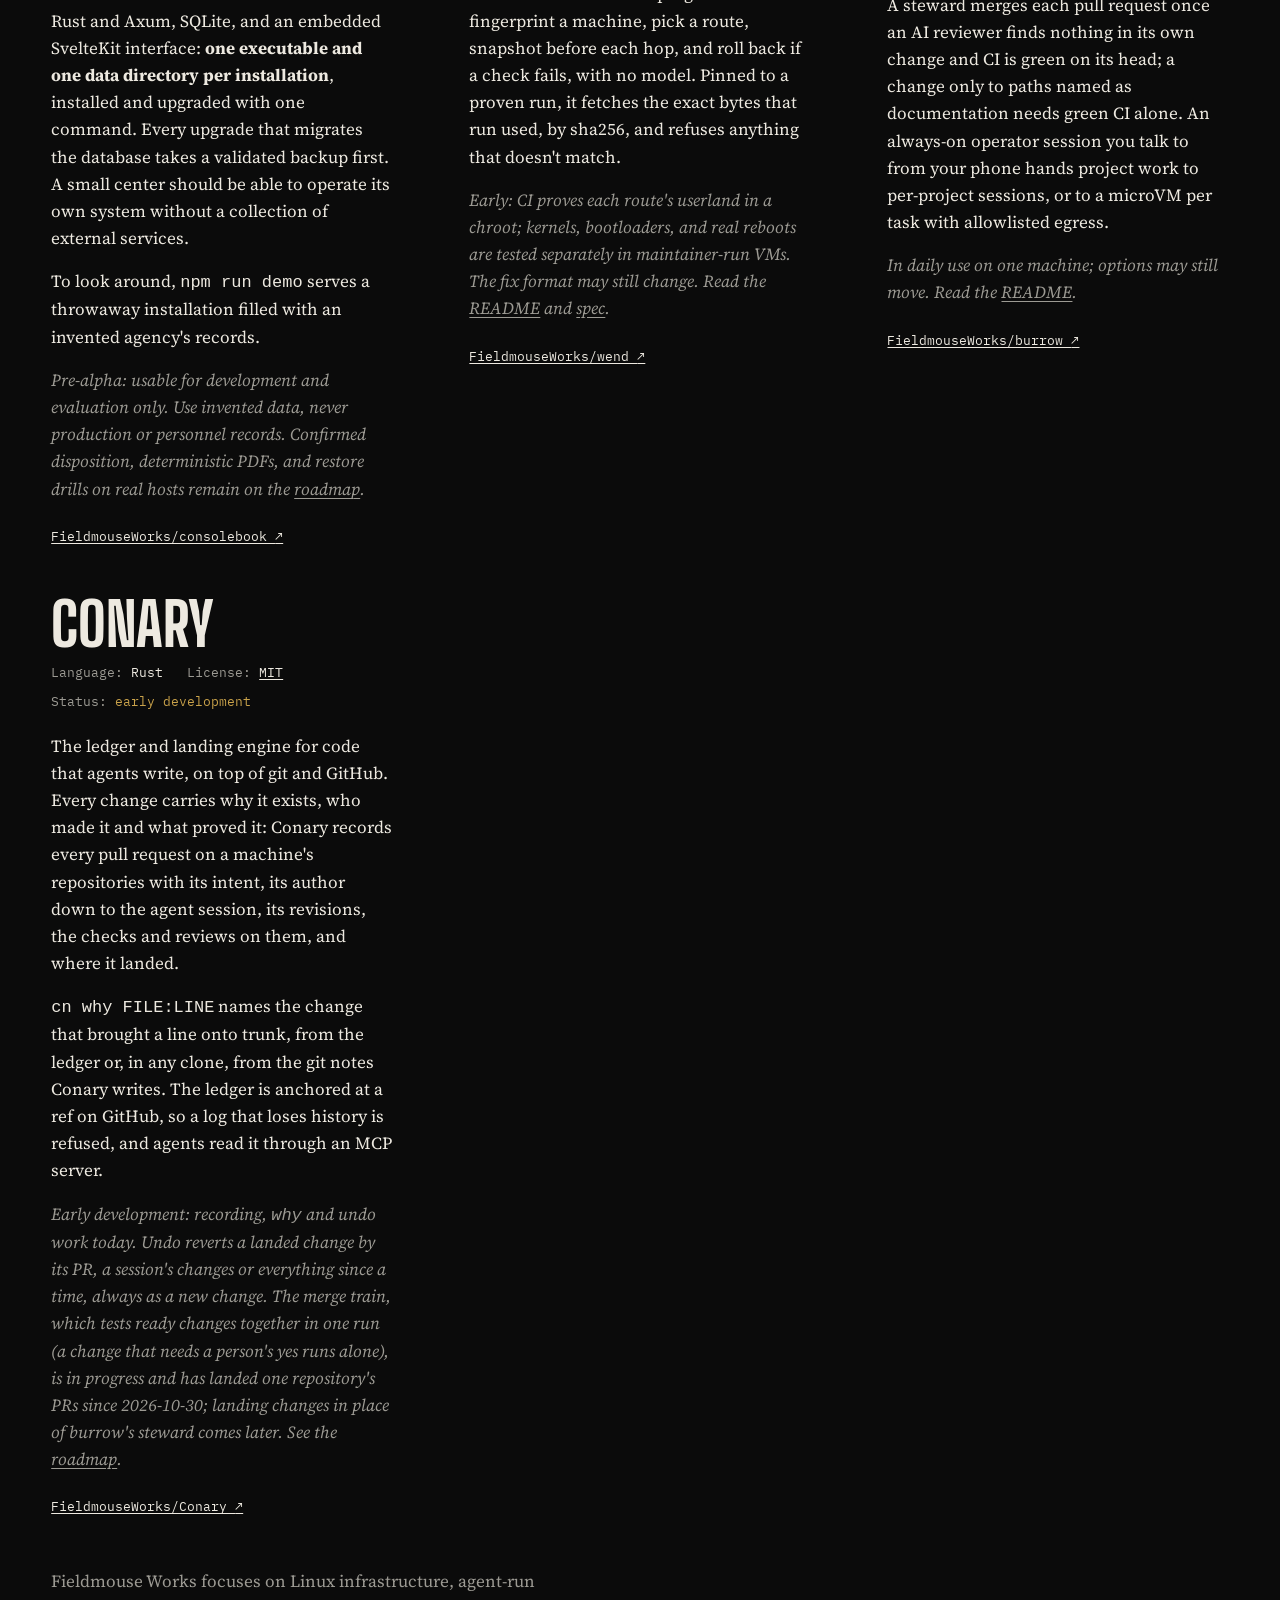
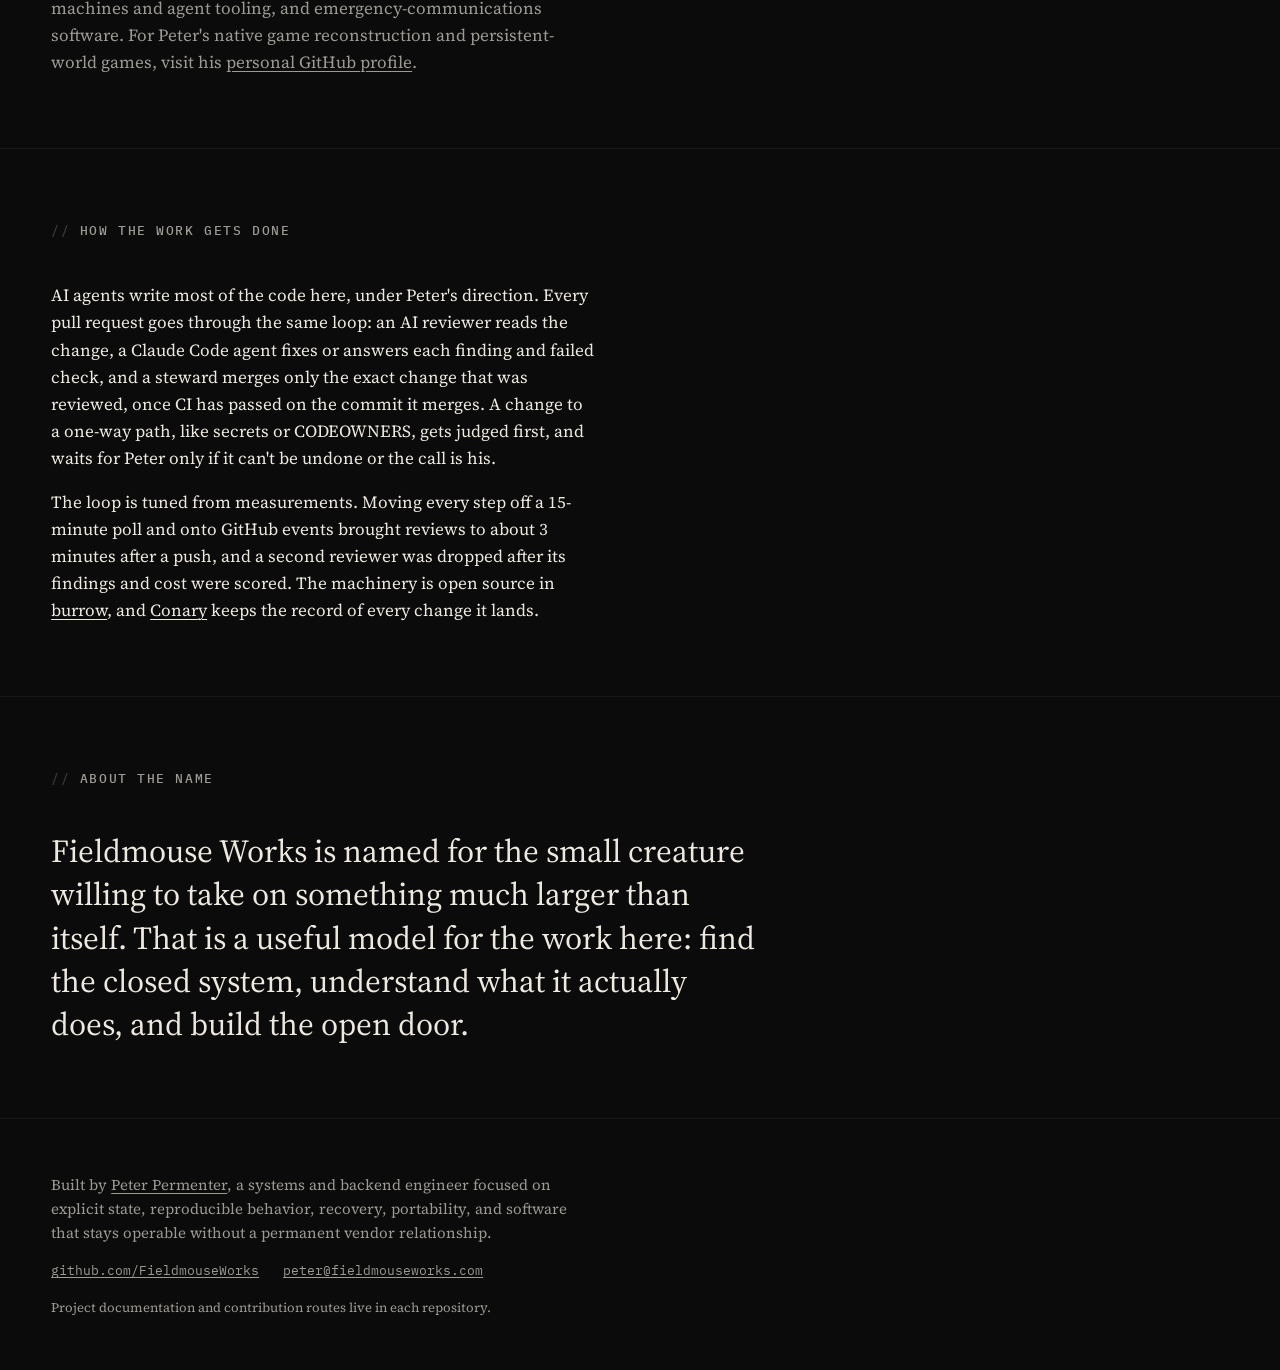
==== commit ff7e052f: "index: say burrow lands documentation-only changes without a review Co-Authored-By: Claude Opus 5.5 " ====
--- a/index.html
+++ b/index.html
@@ -165,7 +165,8 @@
         VM-tested, health-checked and reverted on failure, and new CVEs
         turned into agent jobs the same hour. A steward merges each pull
         request once an AI reviewer finds nothing in its own change and CI is
-        green on its head. An always-on operator session
+        green on its head; a change only to paths named as documentation
+        needs green CI alone. An always-on operator session
         you talk to from your phone hands project work to per-project
         sessions, or to a microVM per task with allowlisted egress.
       </p>
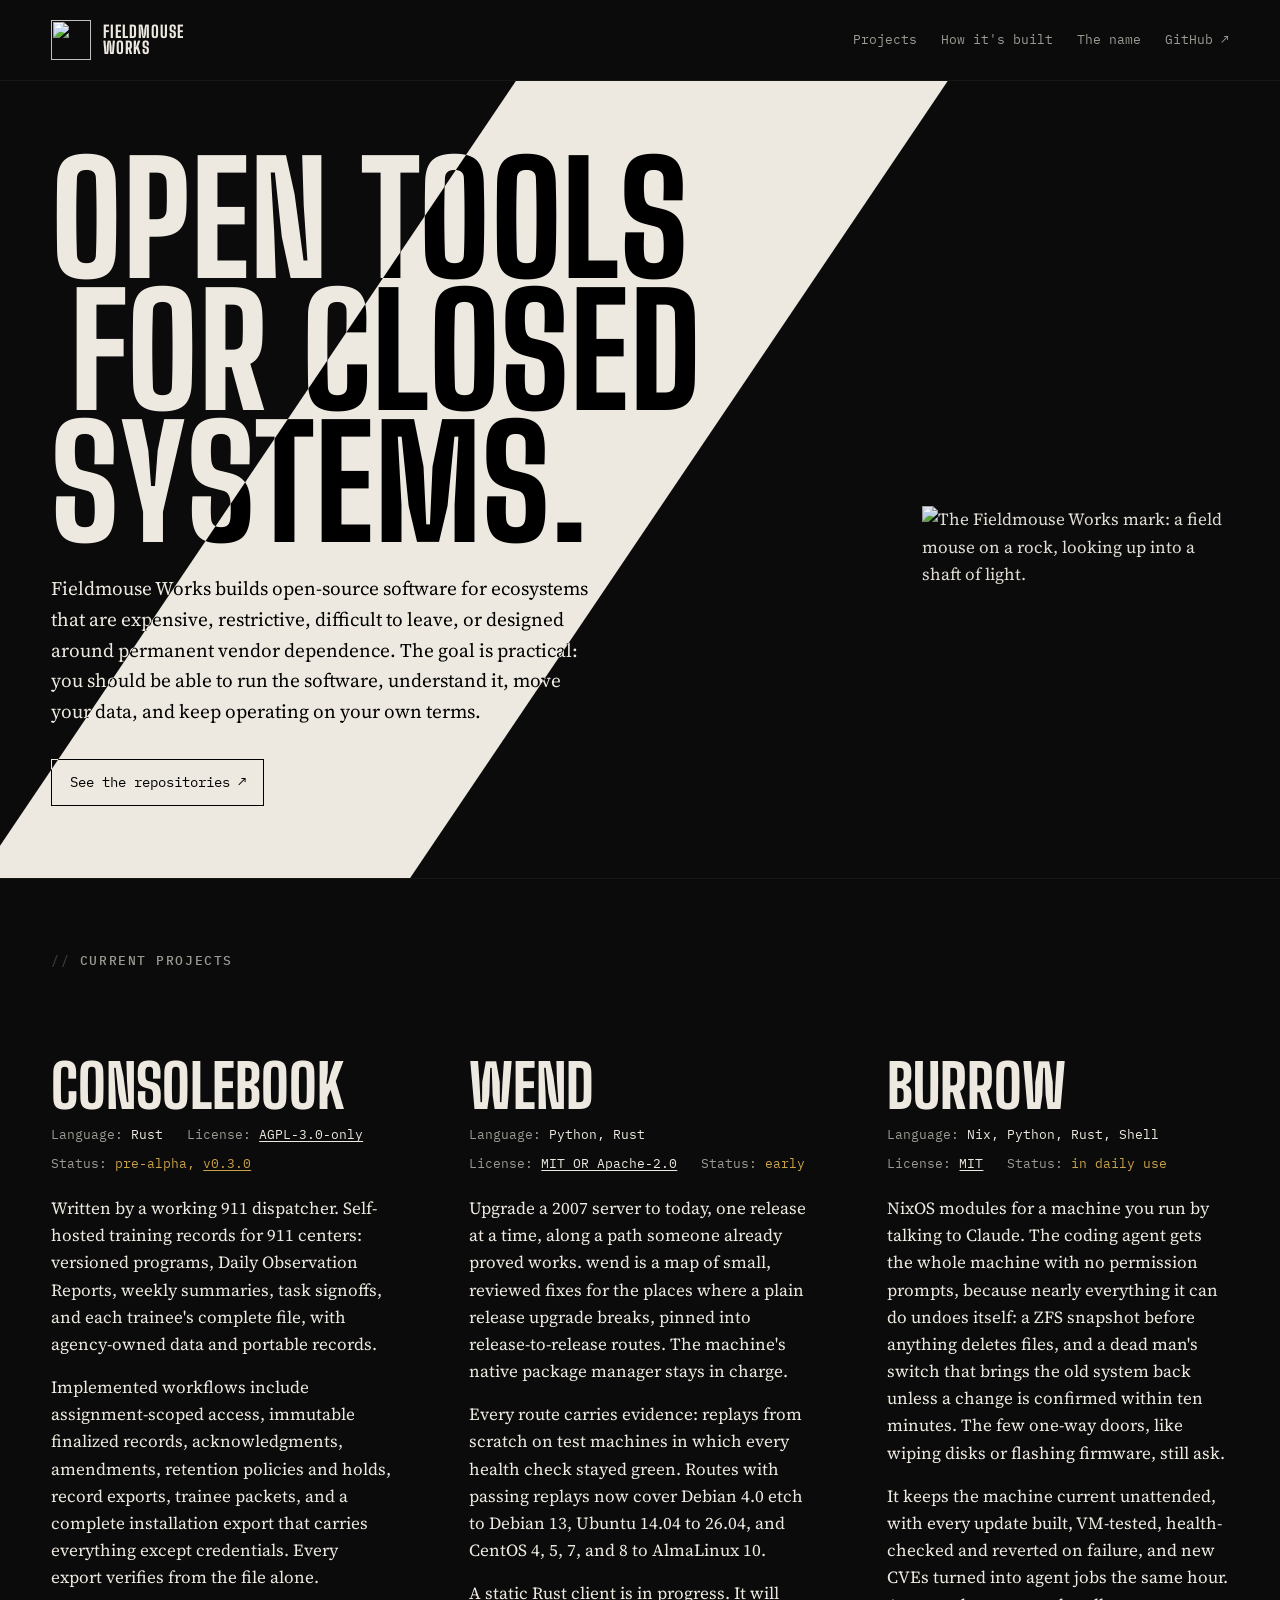
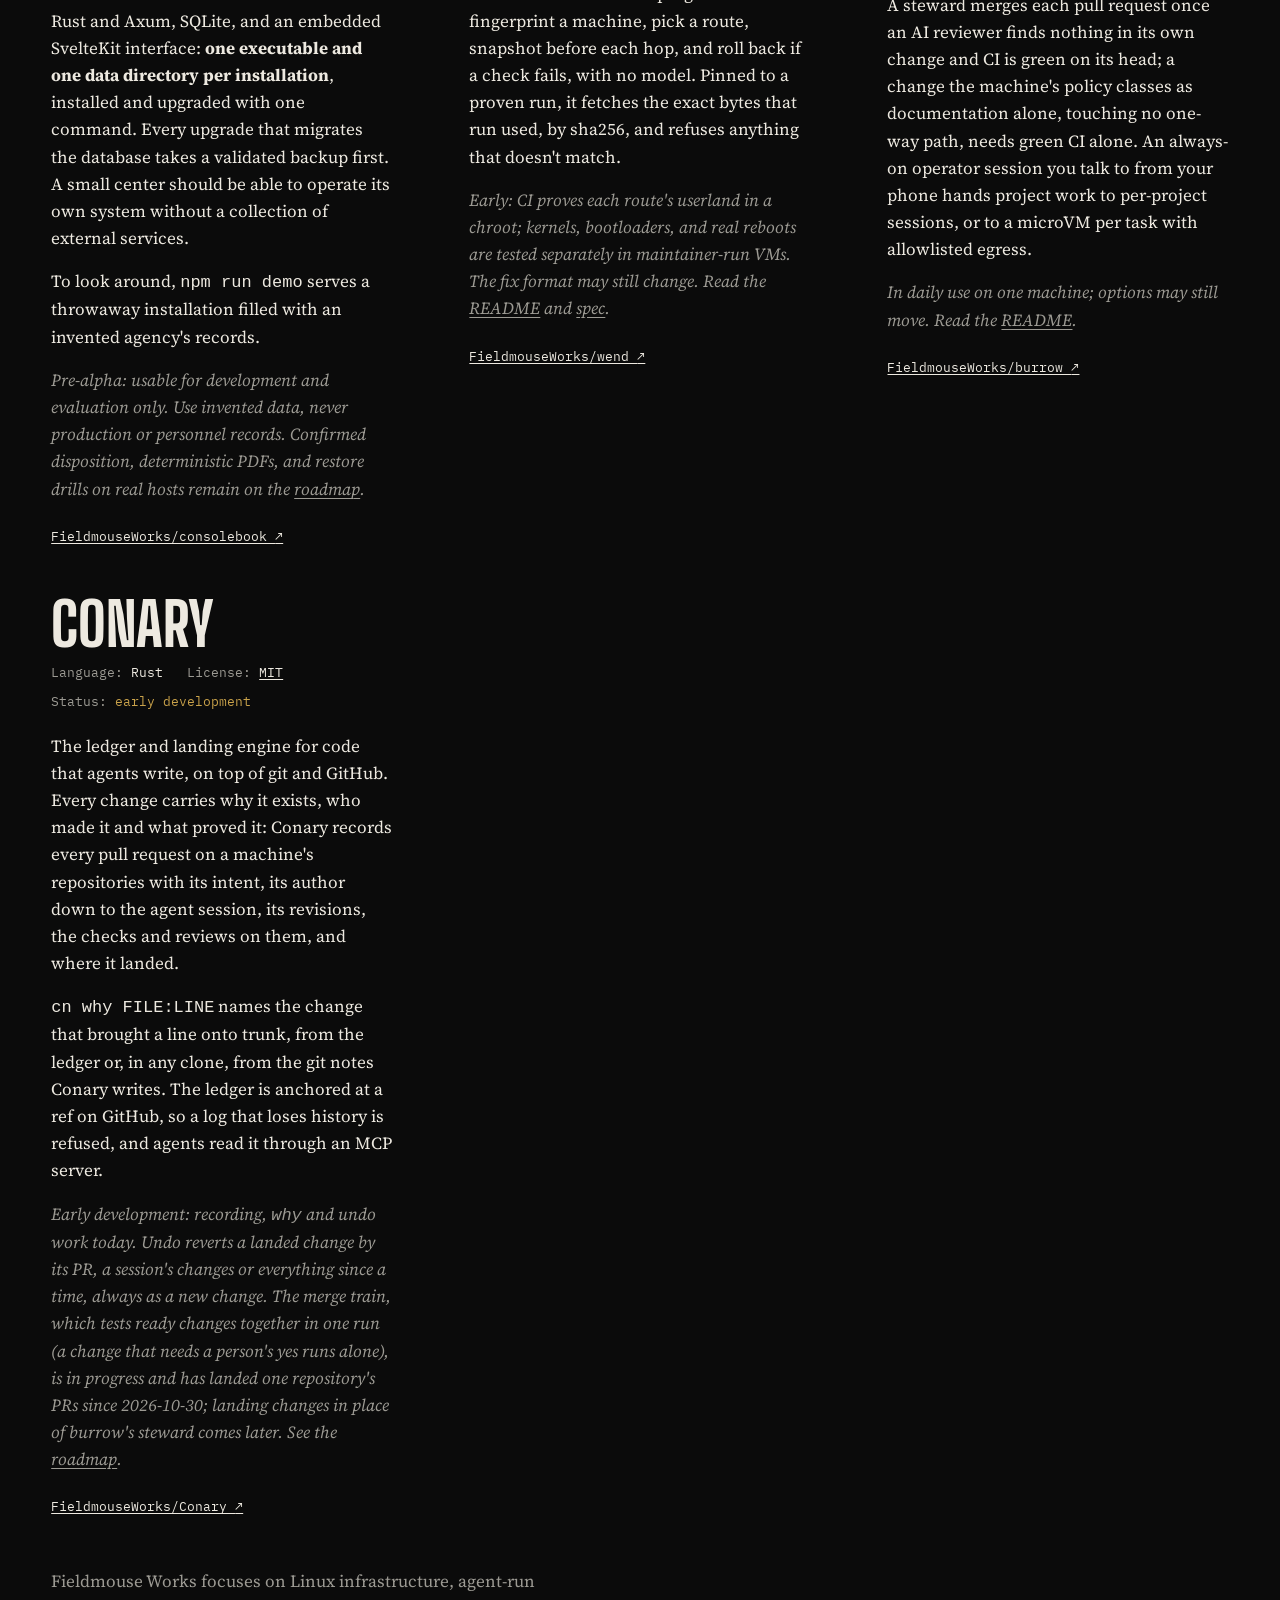
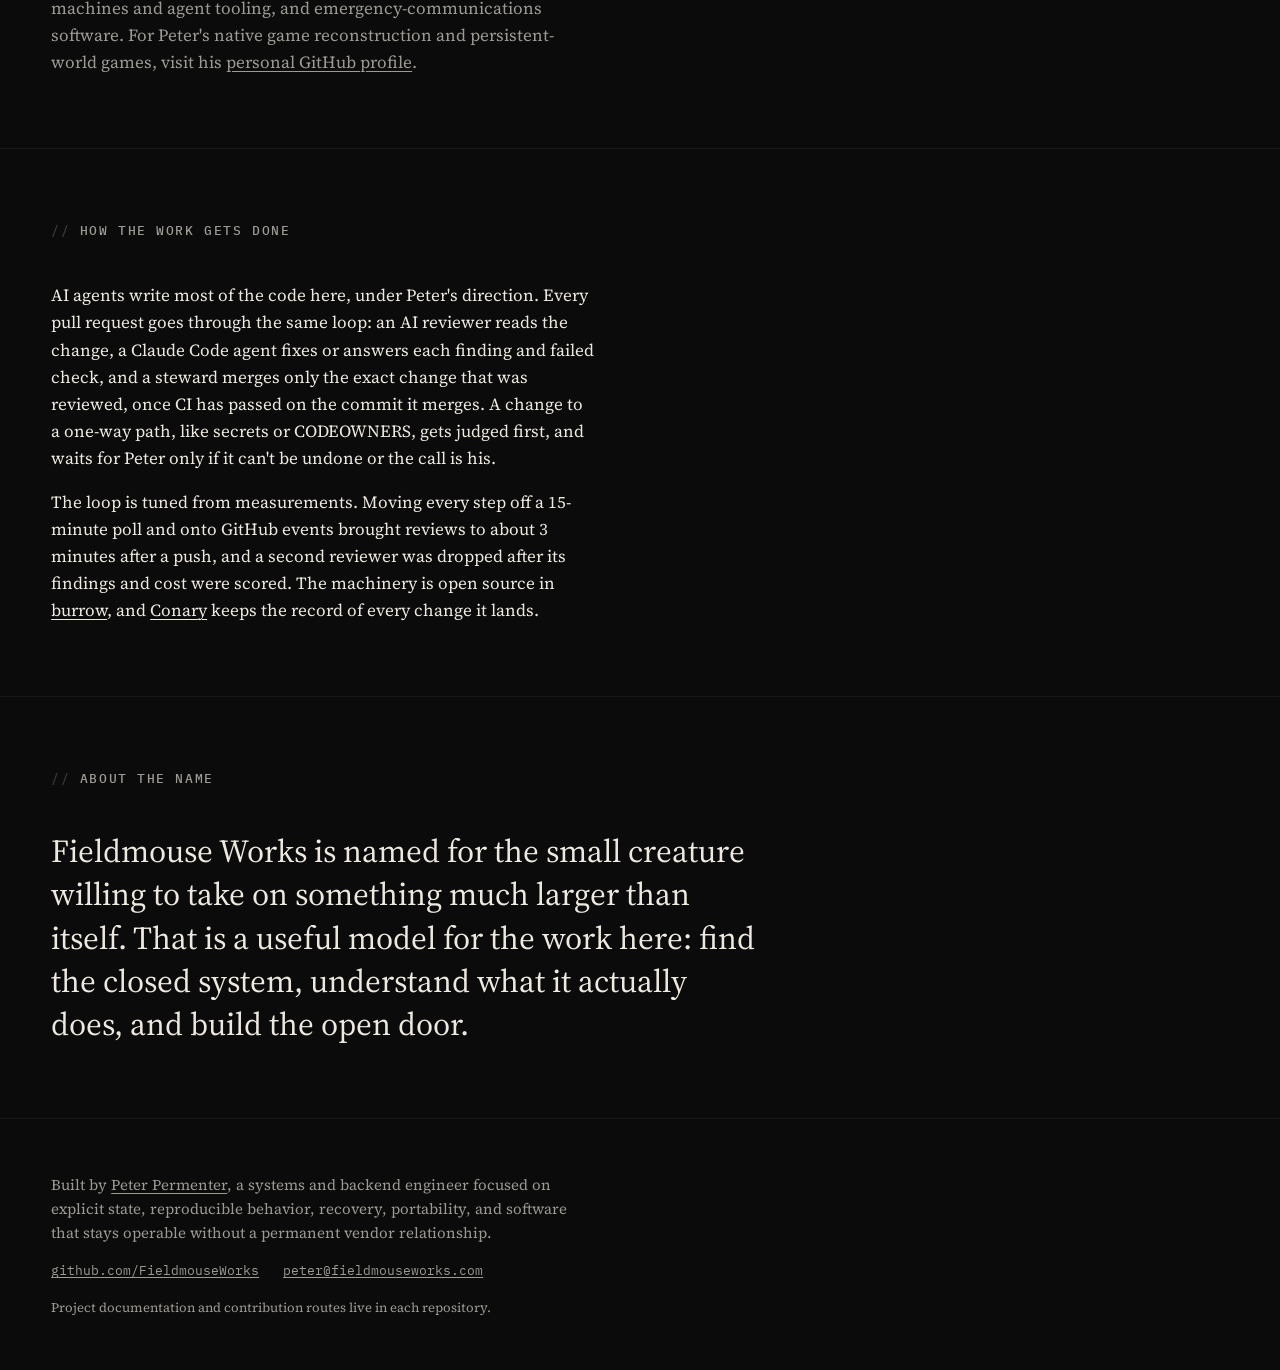
==== commit 370bed54: "say the documentation shortcut is the policy's class and skips one-way paths Co-Authored-By: Claude " ====
--- a/index.html
+++ b/index.html
@@ -165,8 +165,9 @@
         VM-tested, health-checked and reverted on failure, and new CVEs
         turned into agent jobs the same hour. A steward merges each pull
         request once an AI reviewer finds nothing in its own change and CI is
-        green on its head; a change only to paths named as documentation
-        needs green CI alone. An always-on operator session
+        green on its head; a change the machine's policy classes as
+        documentation alone, touching no one-way path, needs green CI alone.
+        An always-on operator session
         you talk to from your phone hands project work to per-project
         sessions, or to a microVM per task with allowlisted egress.
       </p>
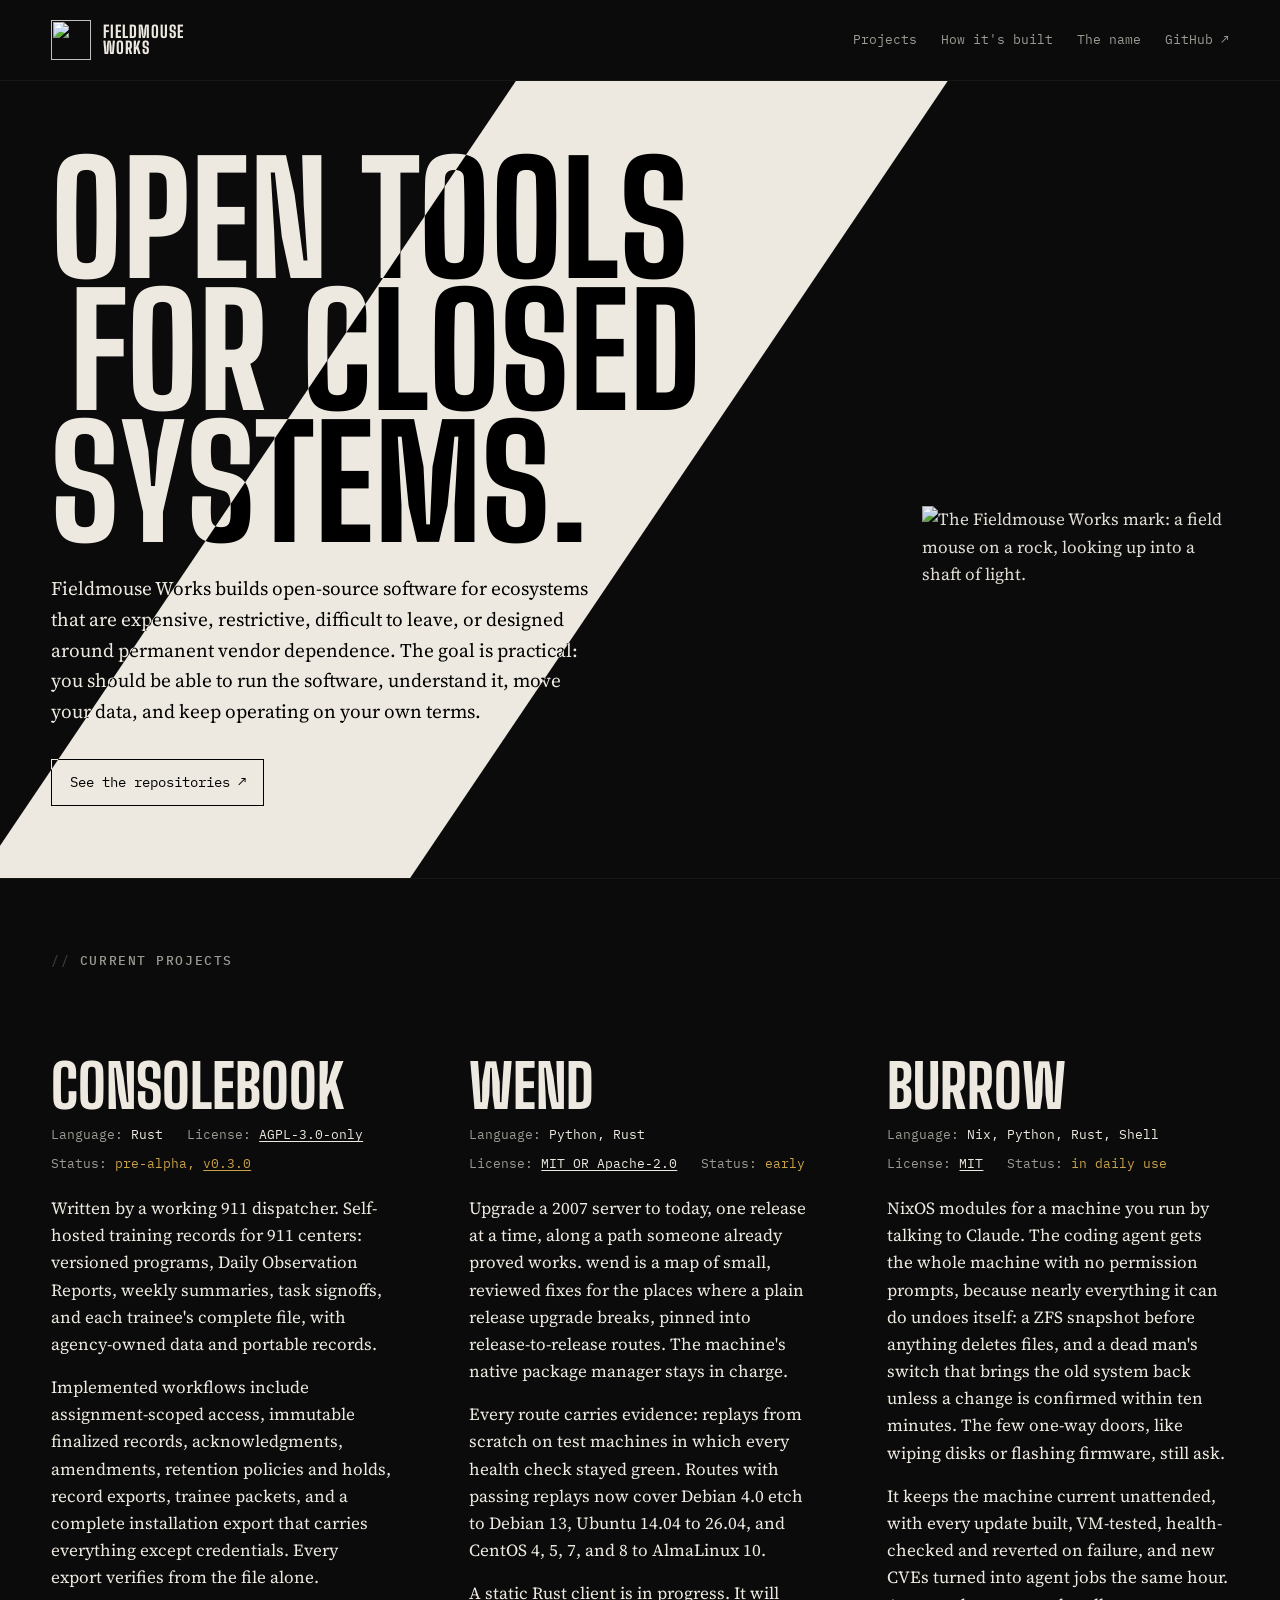
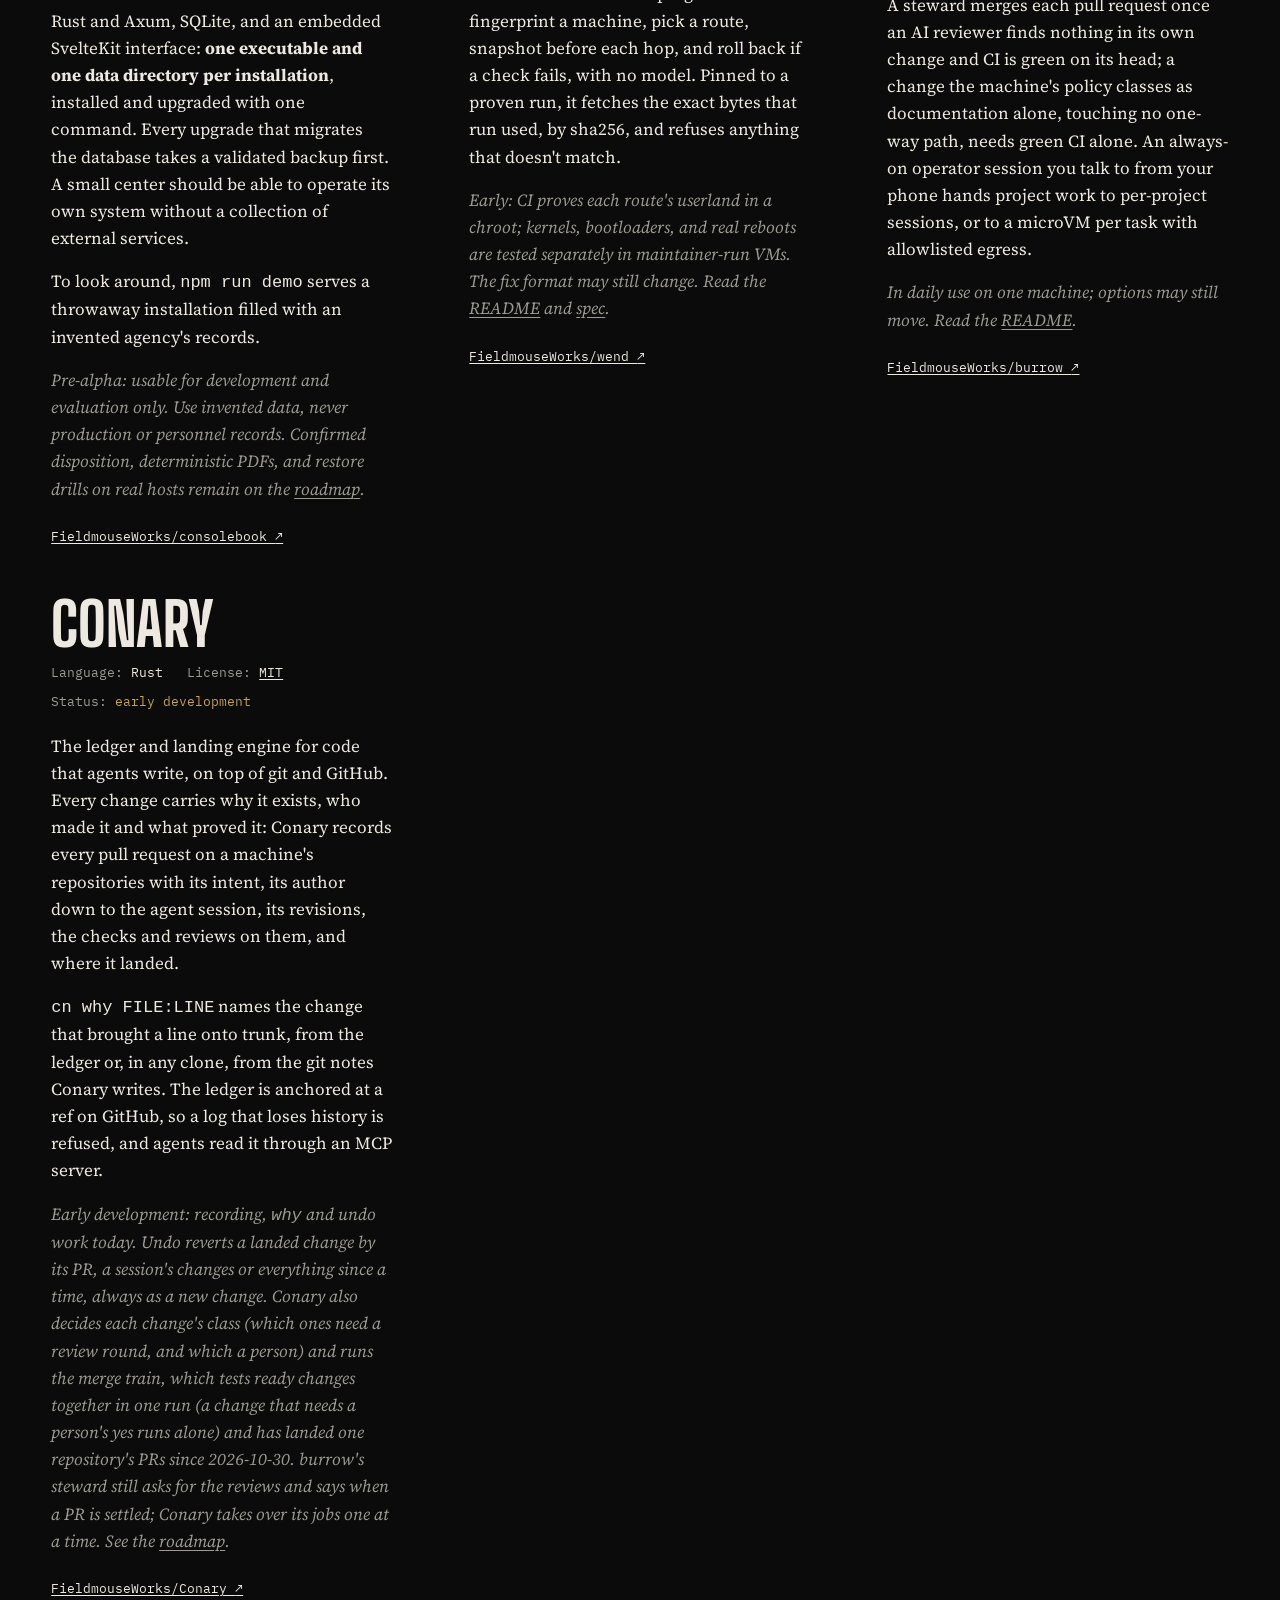
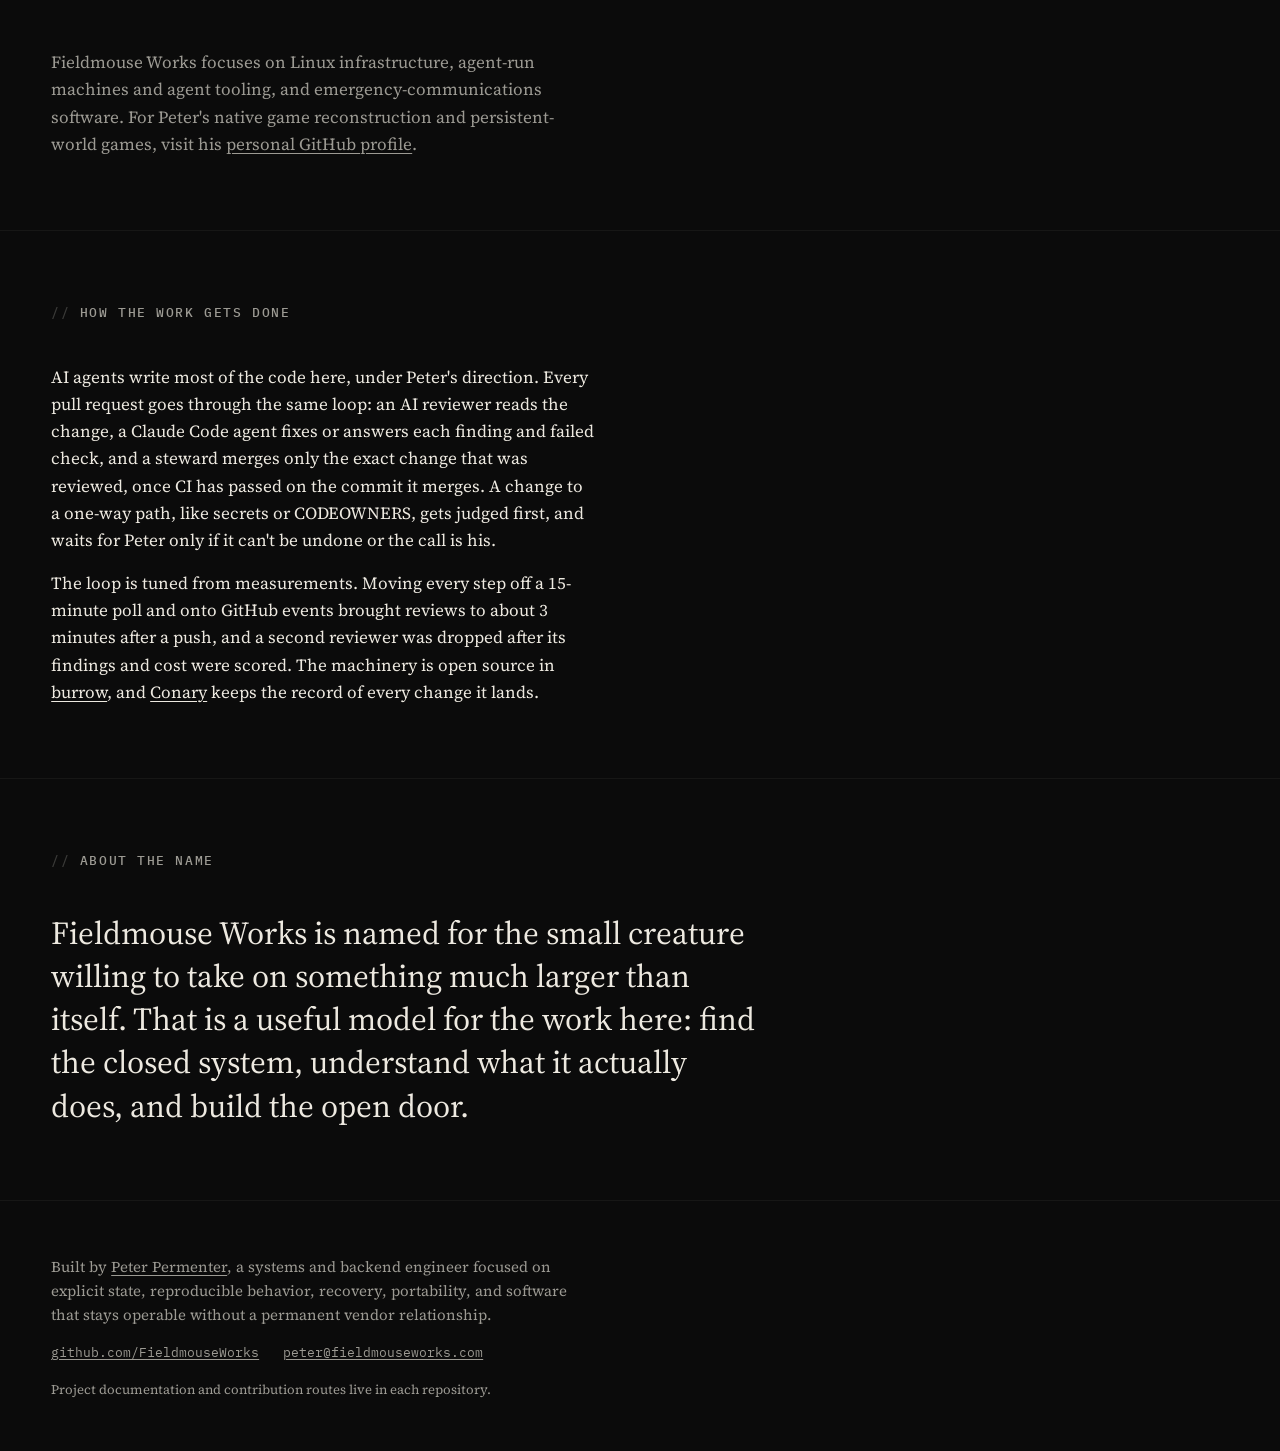
==== commit ac954805: "conary: the status says it decides each change's class and runs the train Conary's README now lists " ====
--- a/index.html
+++ b/index.html
@@ -204,11 +204,13 @@
       <p class="caution">
         Early development: recording, <code>why</code> and undo work today.
         Undo reverts a landed change by its PR, a session's changes or
-        everything since a time, always as a new change. The merge train,
-        which tests ready changes together in one run (a change that needs
-        a person's yes runs alone), is in progress and has landed one
-        repository's PRs since 2026-10-30; landing
-        changes in place of burrow's steward comes later. See the
+        everything since a time, always as a new change. Conary also
+        decides each change's class (which ones need a review round, and
+        which a person) and runs the merge train, which tests ready changes
+        together in one run (a change that needs a person's yes runs alone)
+        and has landed one repository's PRs since 2026-10-30. burrow's
+        steward still asks for the reviews and says when a PR is settled;
+        Conary takes over its jobs one at a time. See the
         <a href="https://github.com/FieldmouseWorks/Conary/blob/main/docs/DESIGN.md#12-roadmap">roadmap</a>.
       </p>
       <a class="repo-link" href="https://github.com/FieldmouseWorks/Conary">FieldmouseWorks/Conary <span aria-hidden="true">↗</span></a>
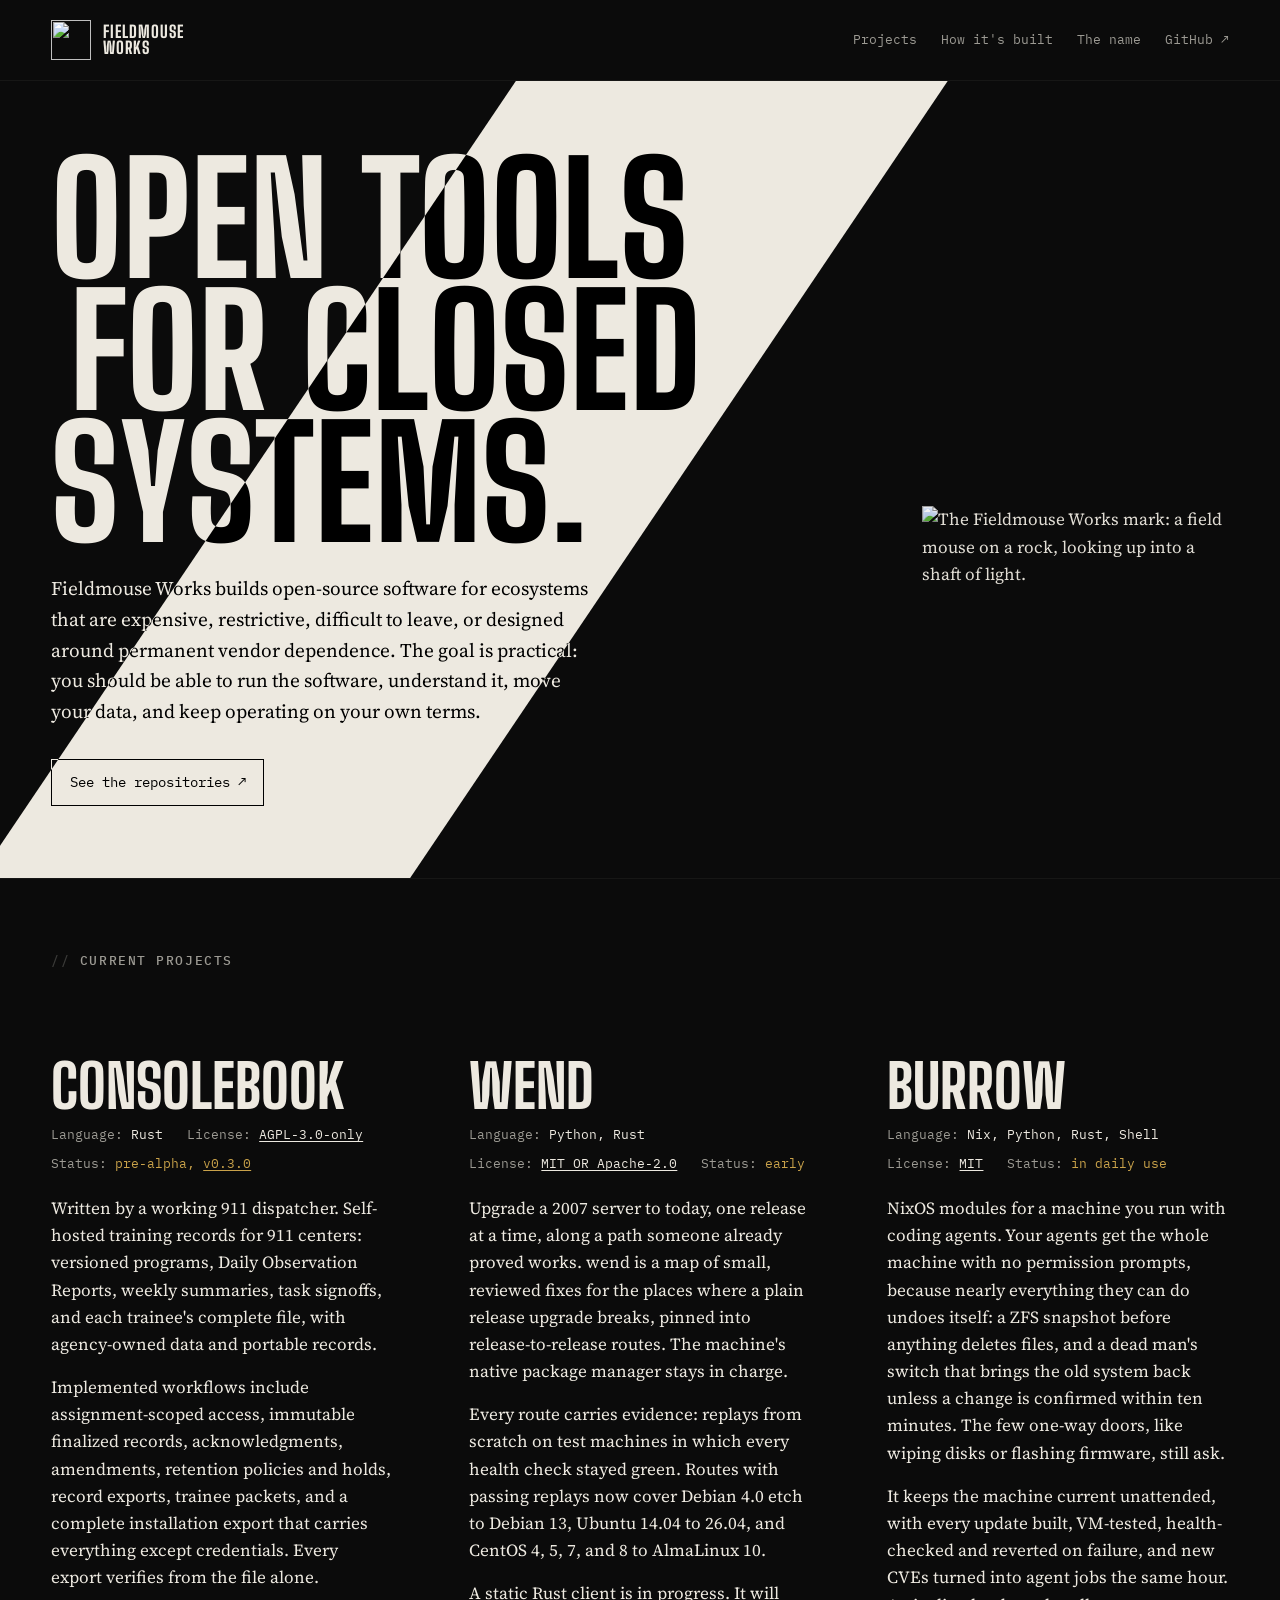
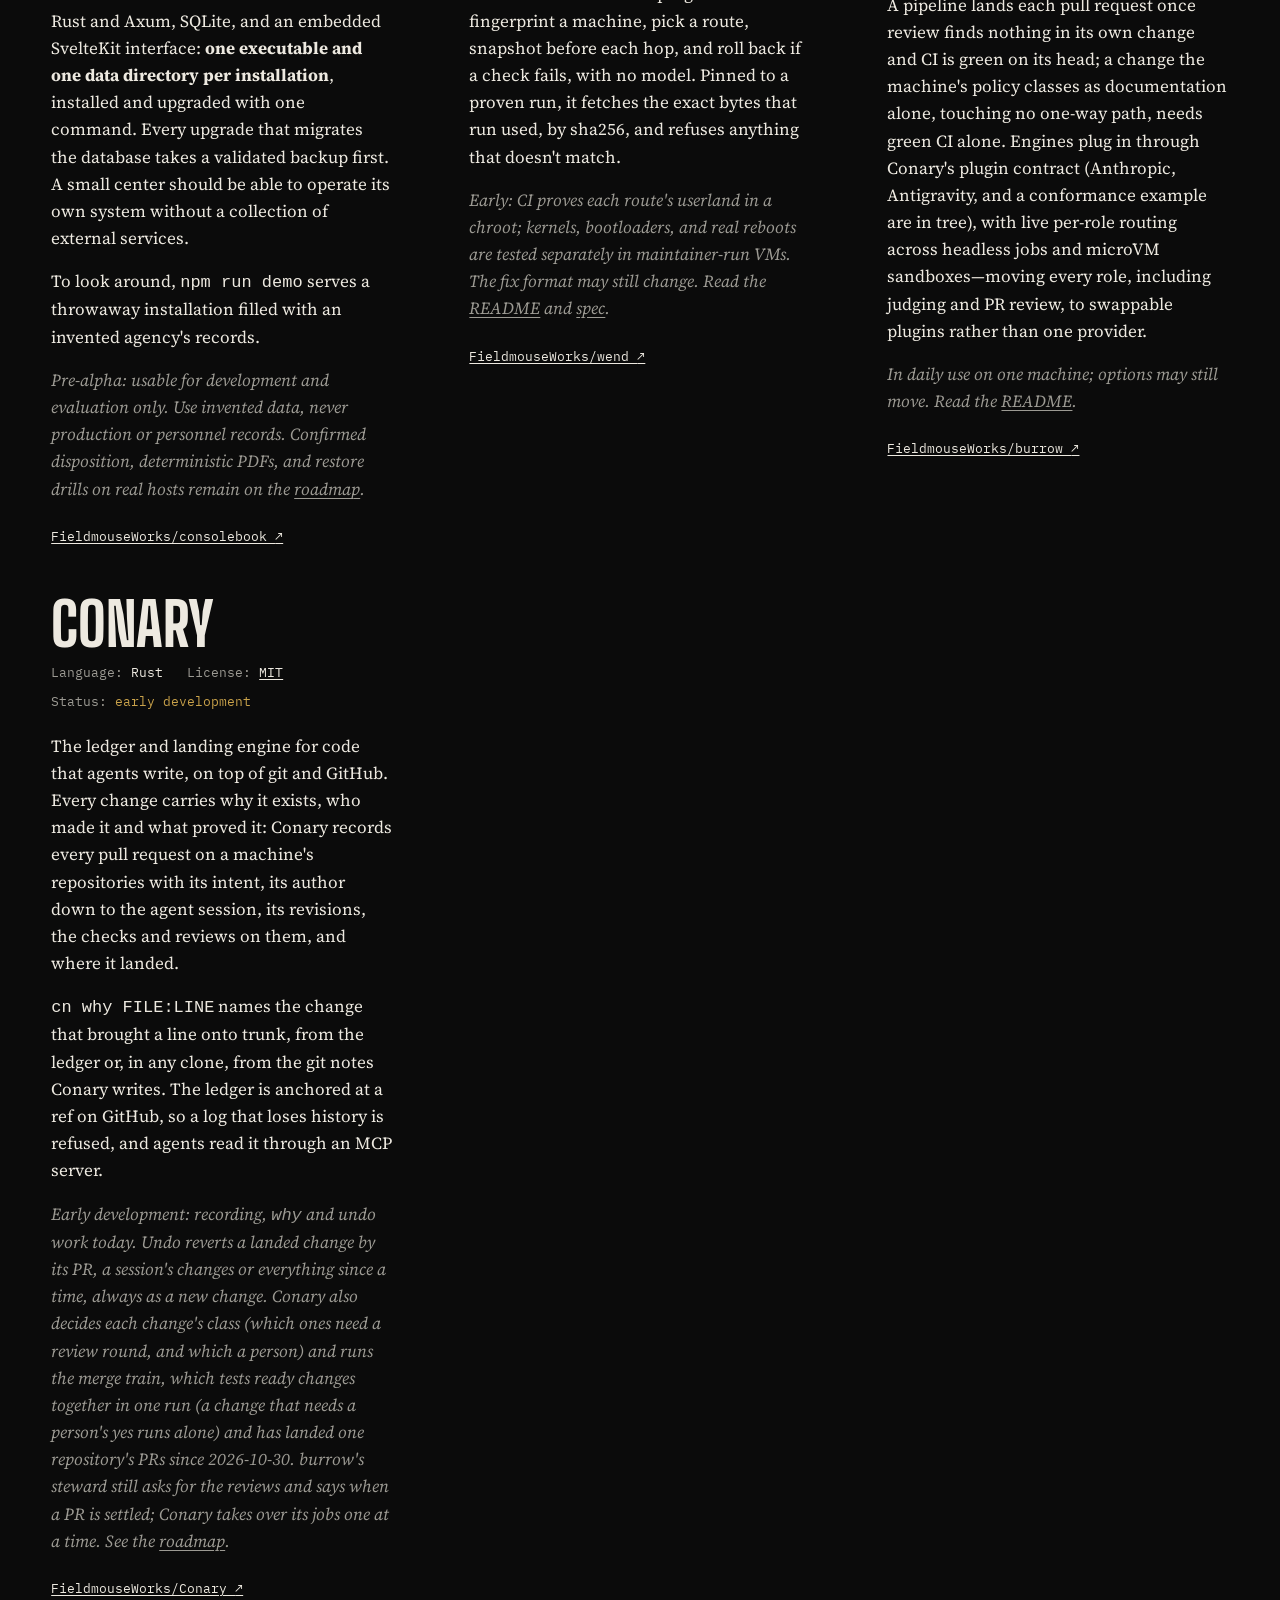
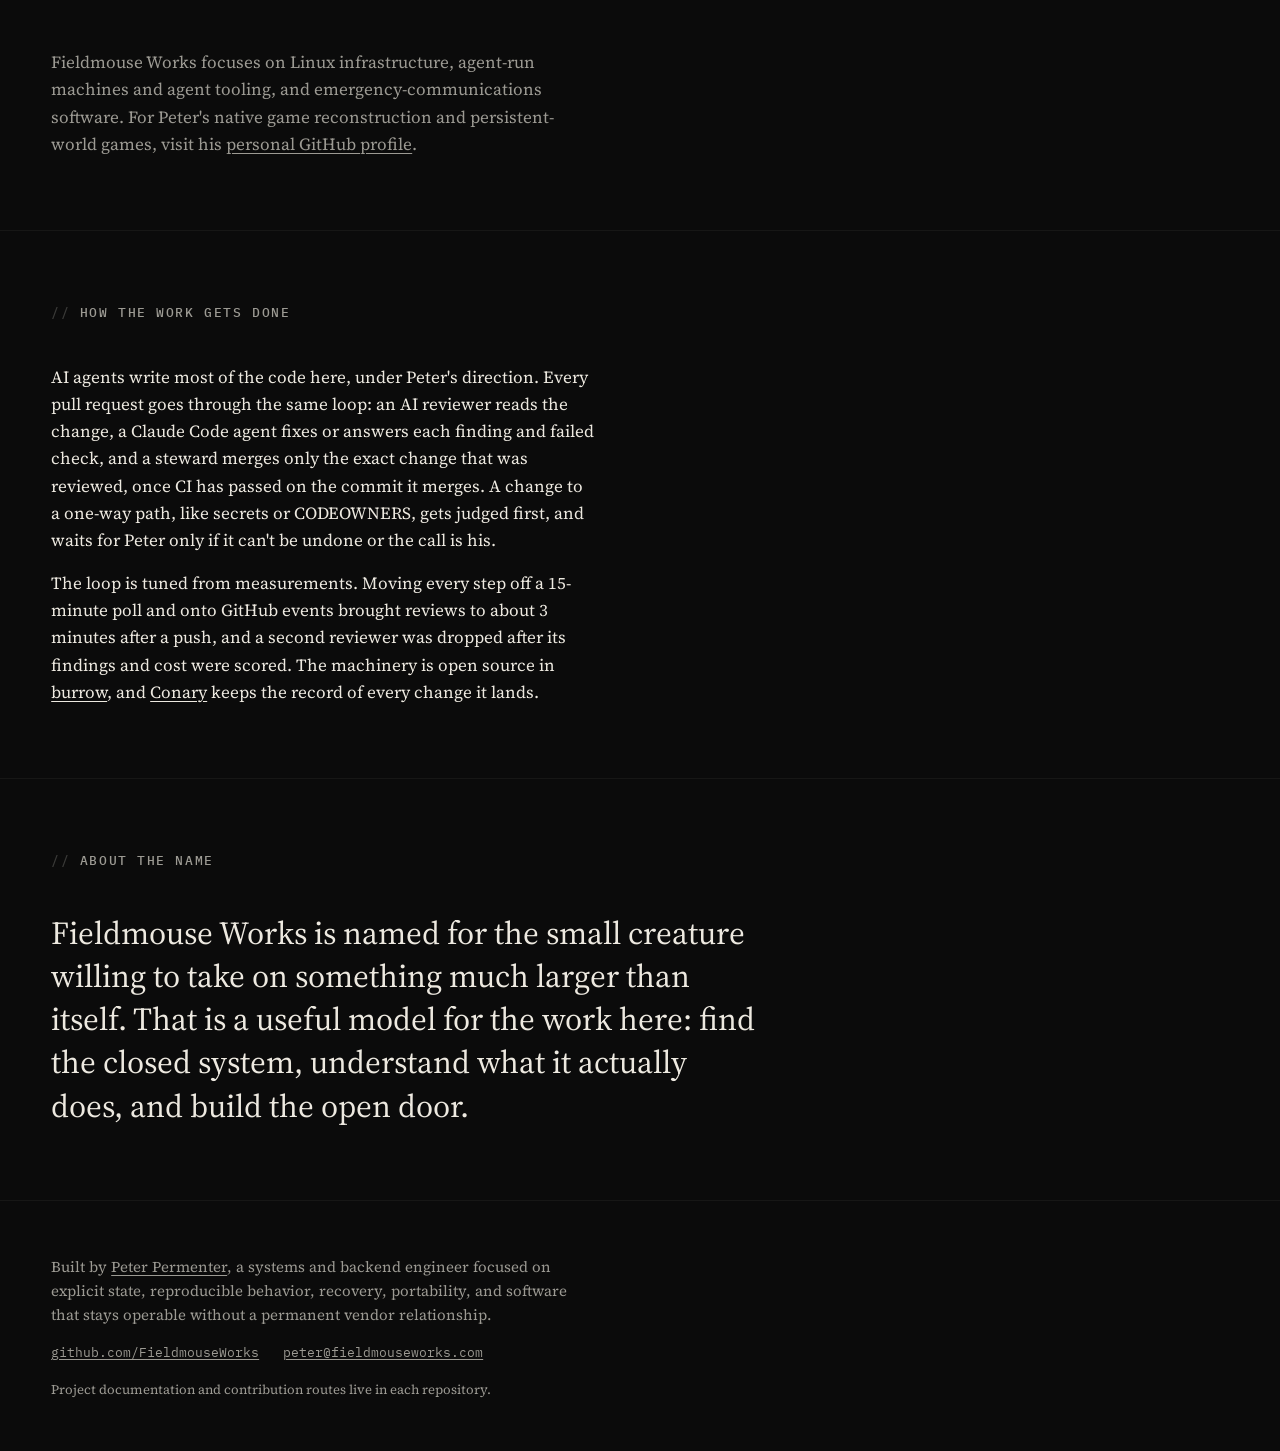
==== commit d24e320f: "website: update burrow description for modular engine plugins" ====
--- a/index.html
+++ b/index.html
@@ -153,23 +153,25 @@
         </dl>
       </header>
       <p>
-        NixOS modules for a machine you run by talking to Claude. The coding
-        agent gets the whole machine with no permission prompts, because
-        nearly everything it can do undoes itself: a ZFS snapshot before
-        anything deletes files, and a dead man's switch that brings the old
-        system back unless a change is confirmed within ten minutes. The few
-        one-way doors, like wiping disks or flashing firmware, still ask.
+        NixOS modules for a machine you run with coding agents. Your agents get
+        the whole machine with no permission prompts, because nearly everything
+        they can do undoes itself: a ZFS snapshot before anything deletes files,
+        and a dead man's switch that brings the old system back unless a change
+        is confirmed within ten minutes. The few one-way doors, like wiping
+        disks or flashing firmware, still ask.
       </p>
       <p>
         It keeps the machine current unattended, with every update built,
         VM-tested, health-checked and reverted on failure, and new CVEs
-        turned into agent jobs the same hour. A steward merges each pull
-        request once an AI reviewer finds nothing in its own change and CI is
+        turned into agent jobs the same hour. A pipeline lands each pull
+        request once review finds nothing in its own change and CI is
         green on its head; a change the machine's policy classes as
         documentation alone, touching no one-way path, needs green CI alone.
-        An always-on operator session
-        you talk to from your phone hands project work to per-project
-        sessions, or to a microVM per task with allowlisted egress.
+        Engines plug in through Conary's plugin contract (Anthropic,
+        Antigravity, and a conformance example are in tree), with live per-role
+        routing across headless jobs and microVM sandboxes—moving every role,
+        including judging and PR review, to swappable plugins rather than one
+        provider.
       </p>
       <p class="caution">
         In daily use on one machine; options may still move. Read the
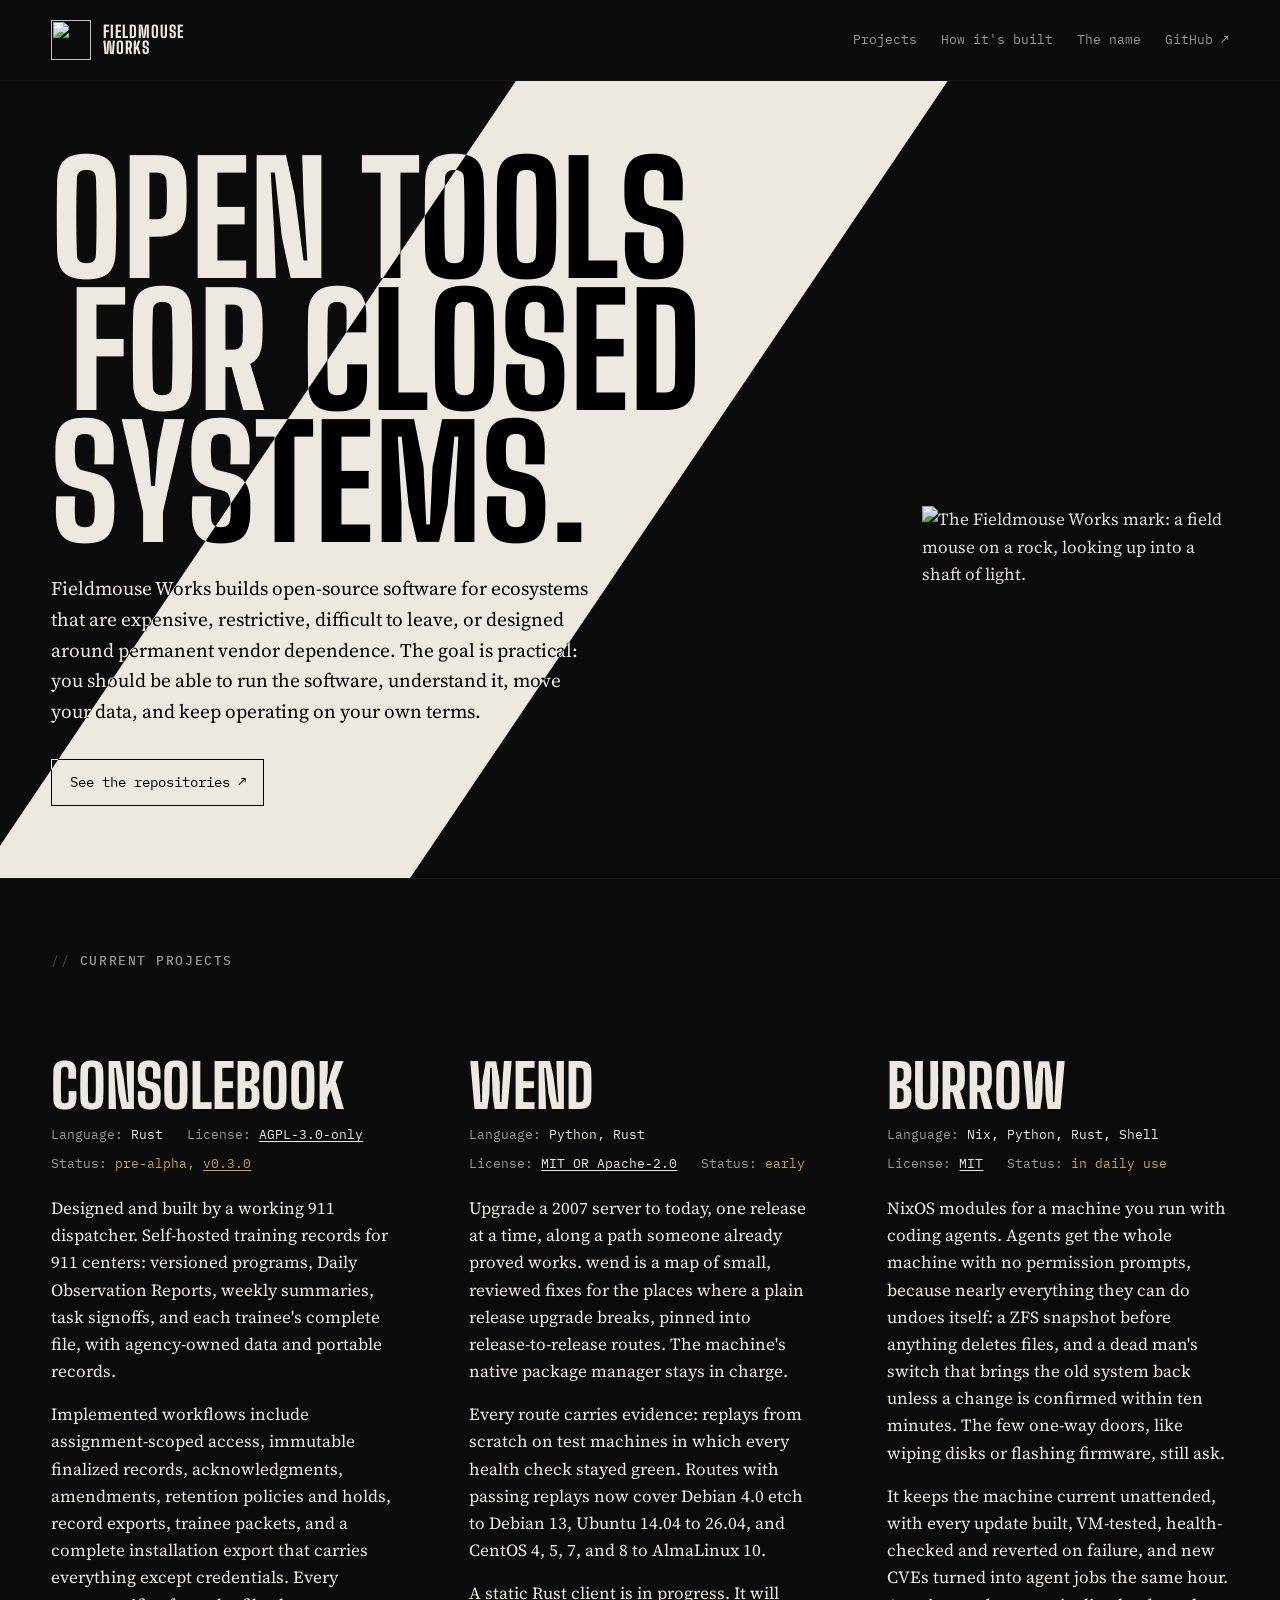
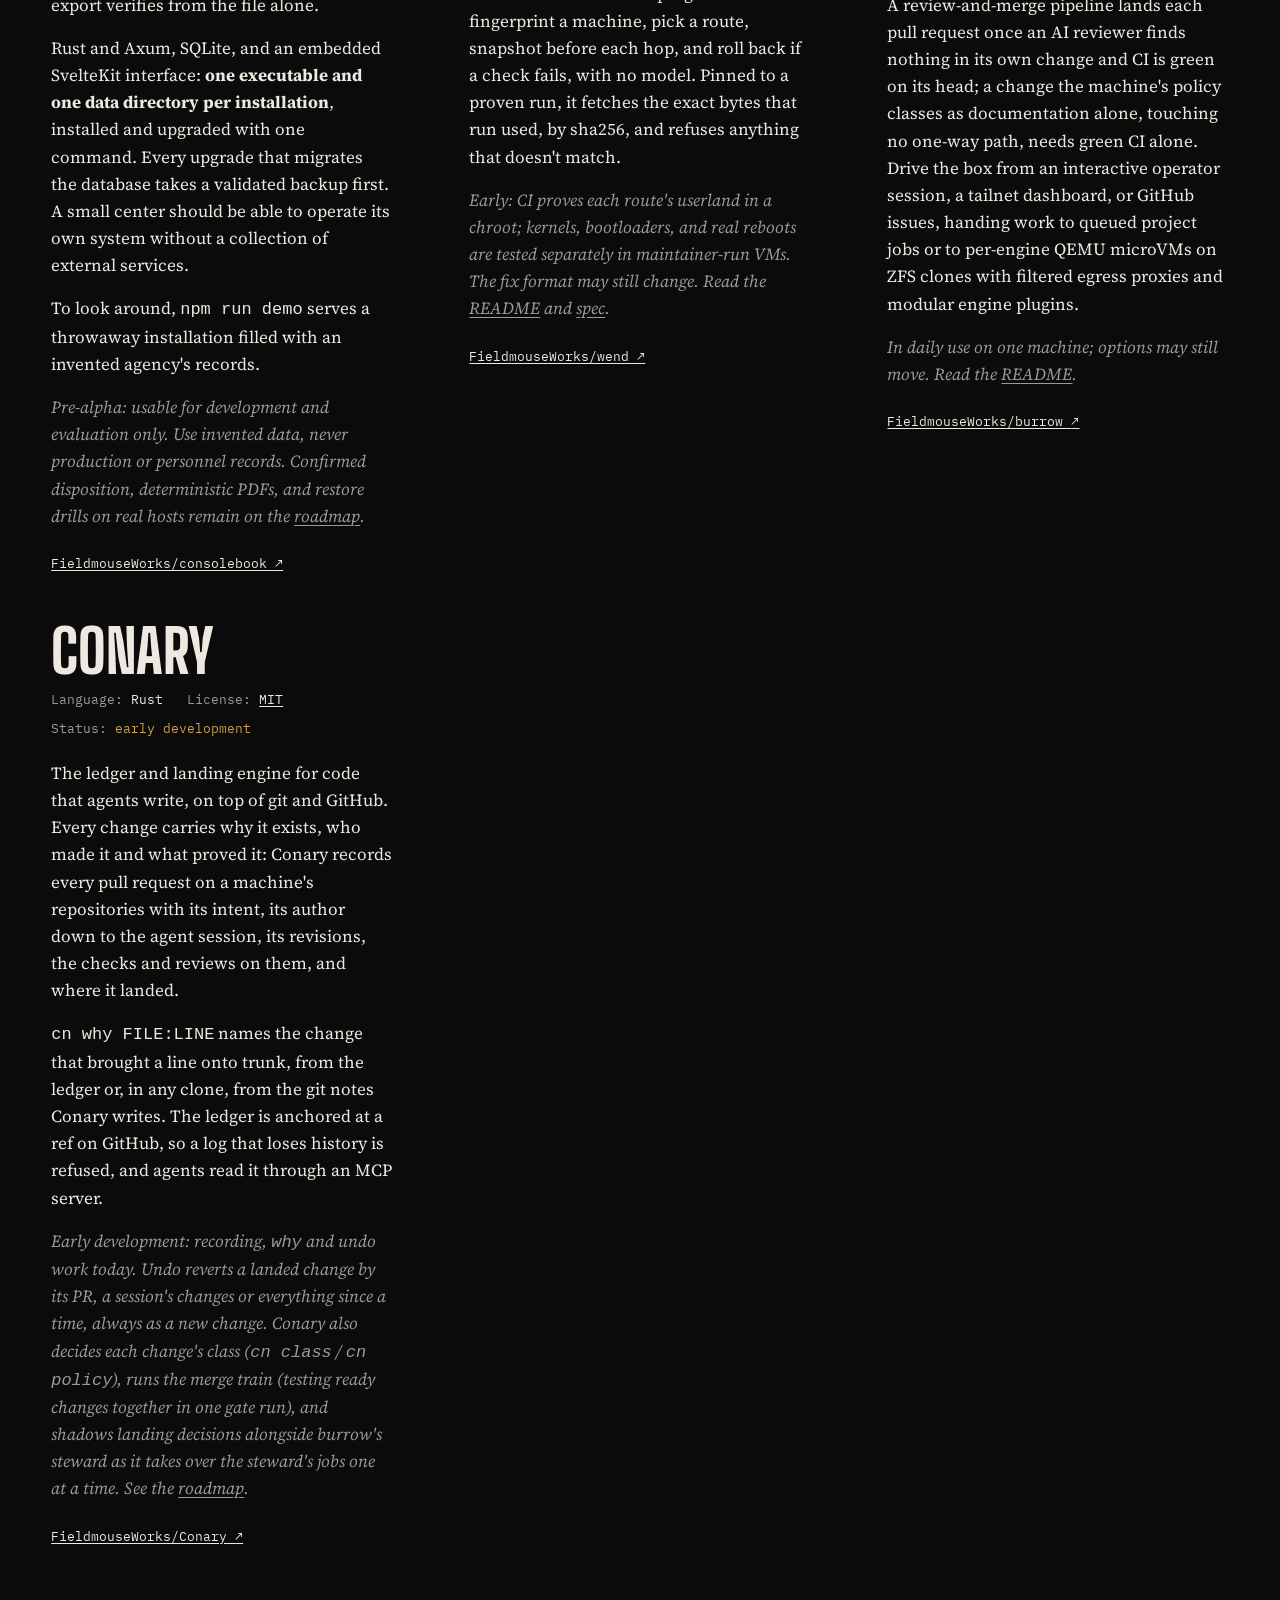
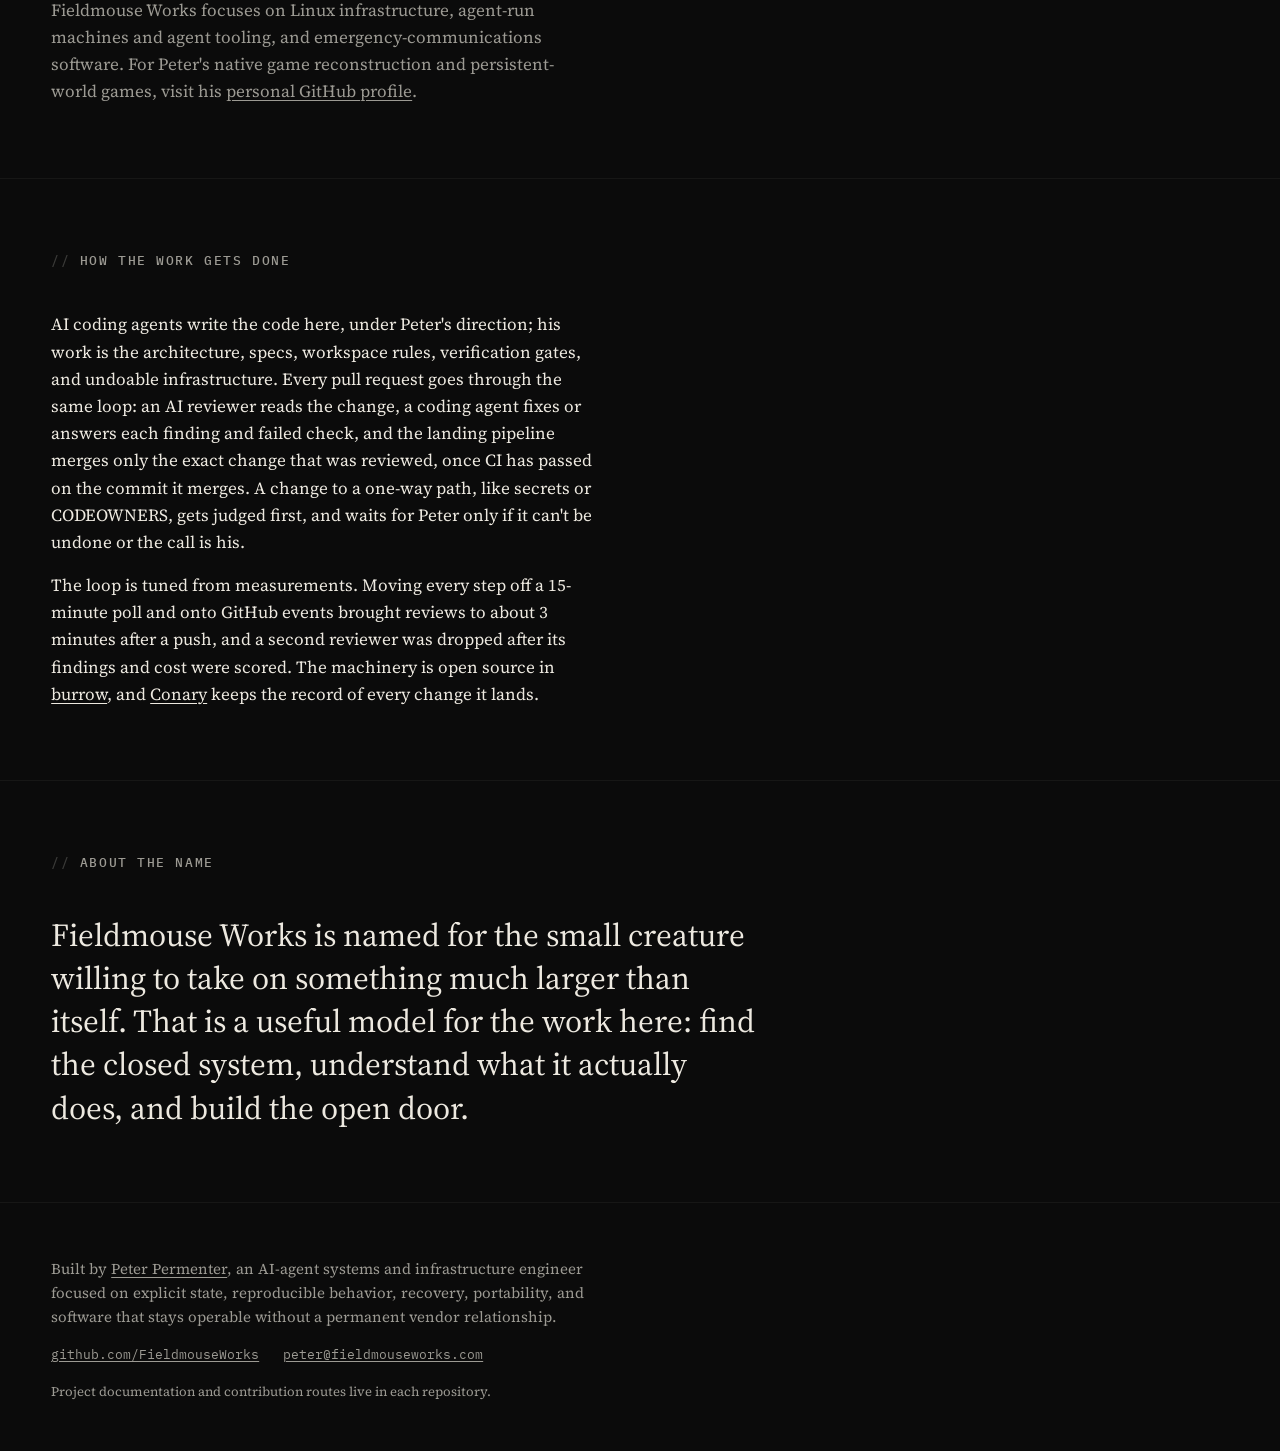
==== commit 48cdb6c5: "site: lead with AI-agent engineering and refresh burrow and Conary Update meta descriptions, Console" ====
--- a/index.html
+++ b/index.html
@@ -4,9 +4,9 @@
 <meta charset="utf-8">
 <meta name="viewport" content="width=device-width, initial-scale=1">
 <title>Fieldmouse Works — Open tools for closed systems</title>
-<meta name="description" content="Fieldmouse Works builds open-source upgrade paths for old Linux machines, NixOS modules for machines run by AI coding agents, a ledger for the code agents write, and self-hosted software for emergency communications. Open tools for closed systems.">
+<meta name="description" content="Fieldmouse Works builds open-source NixOS modules for machines run with AI coding agents, a ledger for the code agents write, upgrade paths for old Linux machines, and self-hosted software for emergency communications. Open tools for closed systems.">
 <meta property="og:title" content="Fieldmouse Works">
-<meta property="og:description" content="Open-source upgrade paths for old Linux machines and self-hosted software for emergency communications. Open tools for closed systems.">
+<meta property="og:description" content="Open-source AI-agent infrastructure, upgrade paths for old Linux machines, and self-hosted software for emergency communications. Open tools for closed systems.">
 <meta property="og:url" content="https://fieldmouseworks.com/">
 <meta property="og:image" content="https://fieldmouseworks.com/assets/og-image.png">
 <meta property="og:type" content="website">
@@ -72,8 +72,8 @@
         </dl>
       </header>
       <p>
-        Written by a working 911 dispatcher. Self-hosted training records
-        for 911 centers: versioned programs, Daily Observation Reports,
+        Designed and built by a working 911 dispatcher. Self-hosted training
+        records for 911 centers: versioned programs, Daily Observation Reports,
         weekly summaries, task signoffs, and each trainee's complete file,
         with agency-owned data and portable records.
       </p>
@@ -153,25 +153,24 @@
         </dl>
       </header>
       <p>
-        NixOS modules for a machine you run with coding agents. Your agents get
-        the whole machine with no permission prompts, because nearly everything
-        they can do undoes itself: a ZFS snapshot before anything deletes files,
-        and a dead man's switch that brings the old system back unless a change
-        is confirmed within ten minutes. The few one-way doors, like wiping
-        disks or flashing firmware, still ask.
+        NixOS modules for a machine you run with coding agents. Agents get the
+        whole machine with no permission prompts, because nearly everything
+        they can do undoes itself: a ZFS snapshot before anything deletes
+        files, and a dead man's switch that brings the old system back unless a
+        change is confirmed within ten minutes. The few one-way doors, like
+        wiping disks or flashing firmware, still ask.
       </p>
       <p>
         It keeps the machine current unattended, with every update built,
         VM-tested, health-checked and reverted on failure, and new CVEs
-        turned into agent jobs the same hour. A pipeline lands each pull
-        request once review finds nothing in its own change and CI is
-        green on its head; a change the machine's policy classes as
+        turned into agent jobs the same hour. A review-and-merge pipeline lands
+        each pull request once an AI reviewer finds nothing in its own change
+        and CI is green on its head; a change the machine's policy classes as
         documentation alone, touching no one-way path, needs green CI alone.
-        Engines plug in through Conary's plugin contract (Anthropic,
-        Antigravity, and a conformance example are in tree), with live per-role
-        routing across headless jobs and microVM sandboxes—moving every role,
-        including judging and PR review, to swappable plugins rather than one
-        provider.
+        Drive the box from an interactive operator session, a tailnet
+        dashboard, or GitHub issues, handing work to queued project jobs or to
+        per-engine QEMU microVMs on ZFS clones with filtered egress proxies and
+        modular engine plugins.
       </p>
       <p class="caution">
         In daily use on one machine; options may still move. Read the
@@ -206,13 +205,11 @@
       <p class="caution">
         Early development: recording, <code>why</code> and undo work today.
         Undo reverts a landed change by its PR, a session's changes or
-        everything since a time, always as a new change. Conary also
-        decides each change's class (which ones need a review round, and
-        which a person) and runs the merge train, which tests ready changes
-        together in one run (a change that needs a person's yes runs alone)
-        and has landed one repository's PRs since 2026-10-30. burrow's
-        steward still asks for the reviews and says when a PR is settled;
-        Conary takes over its jobs one at a time. See the
+        everything since a time, always as a new change. Conary also decides
+        each change's class (<code>cn class</code> / <code>cn policy</code>),
+        runs the merge train (testing ready changes together in one gate run),
+        and shadows landing decisions alongside burrow's steward as it takes
+        over the steward's jobs one at a time. See the
         <a href="https://github.com/FieldmouseWorks/Conary/blob/main/docs/DESIGN.md#12-roadmap">roadmap</a>.
       </p>
       <a class="repo-link" href="https://github.com/FieldmouseWorks/Conary">FieldmouseWorks/Conary <span aria-hidden="true">↗</span></a>
@@ -229,13 +226,14 @@
   <section class="how" id="how" aria-labelledby="how-title">
     <h2 id="how-title" class="eyebrow">How the work gets done</h2>
     <p>
-      AI agents write most of the code here, under Peter's direction. Every
-      pull request goes through the same loop: an AI reviewer reads the
-      change, a Claude Code agent fixes or answers each finding and failed
-      check, and a steward merges only the exact change that was reviewed,
-      once CI has passed on the commit it merges. A change to a one-way path,
-      like secrets or CODEOWNERS, gets judged first, and waits for Peter only
-      if it can't be undone or the call is his.
+      AI coding agents write the code here, under Peter's direction; his work
+      is the architecture, specs, workspace rules, verification gates, and
+      undoable infrastructure. Every pull request goes through the same loop:
+      an AI reviewer reads the change, a coding agent fixes or answers each
+      finding and failed check, and the landing pipeline merges only the exact
+      change that was reviewed, once CI has passed on the commit it merges. A
+      change to a one-way path, like secrets or CODEOWNERS, gets judged first,
+      and waits for Peter only if it can't be undone or the call is his.
     </p>
     <p>
       The loop is tuned from measurements. Moving every step off a 15-minute
@@ -265,9 +263,9 @@
 <footer class="colophon">
   <p>
     Built by <a href="https://github.com/TusanHomichi">Peter Permenter</a>,
-    a systems and backend engineer focused on explicit state, reproducible
-    behavior, recovery, portability, and software that stays operable
-    without a permanent vendor relationship.
+    an AI-agent systems and infrastructure engineer focused on explicit state,
+    reproducible behavior, recovery, portability, and software that stays
+    operable without a permanent vendor relationship.
   </p>
   <p class="links">
     <a href="https://github.com/FieldmouseWorks">github.com/FieldmouseWorks</a>
